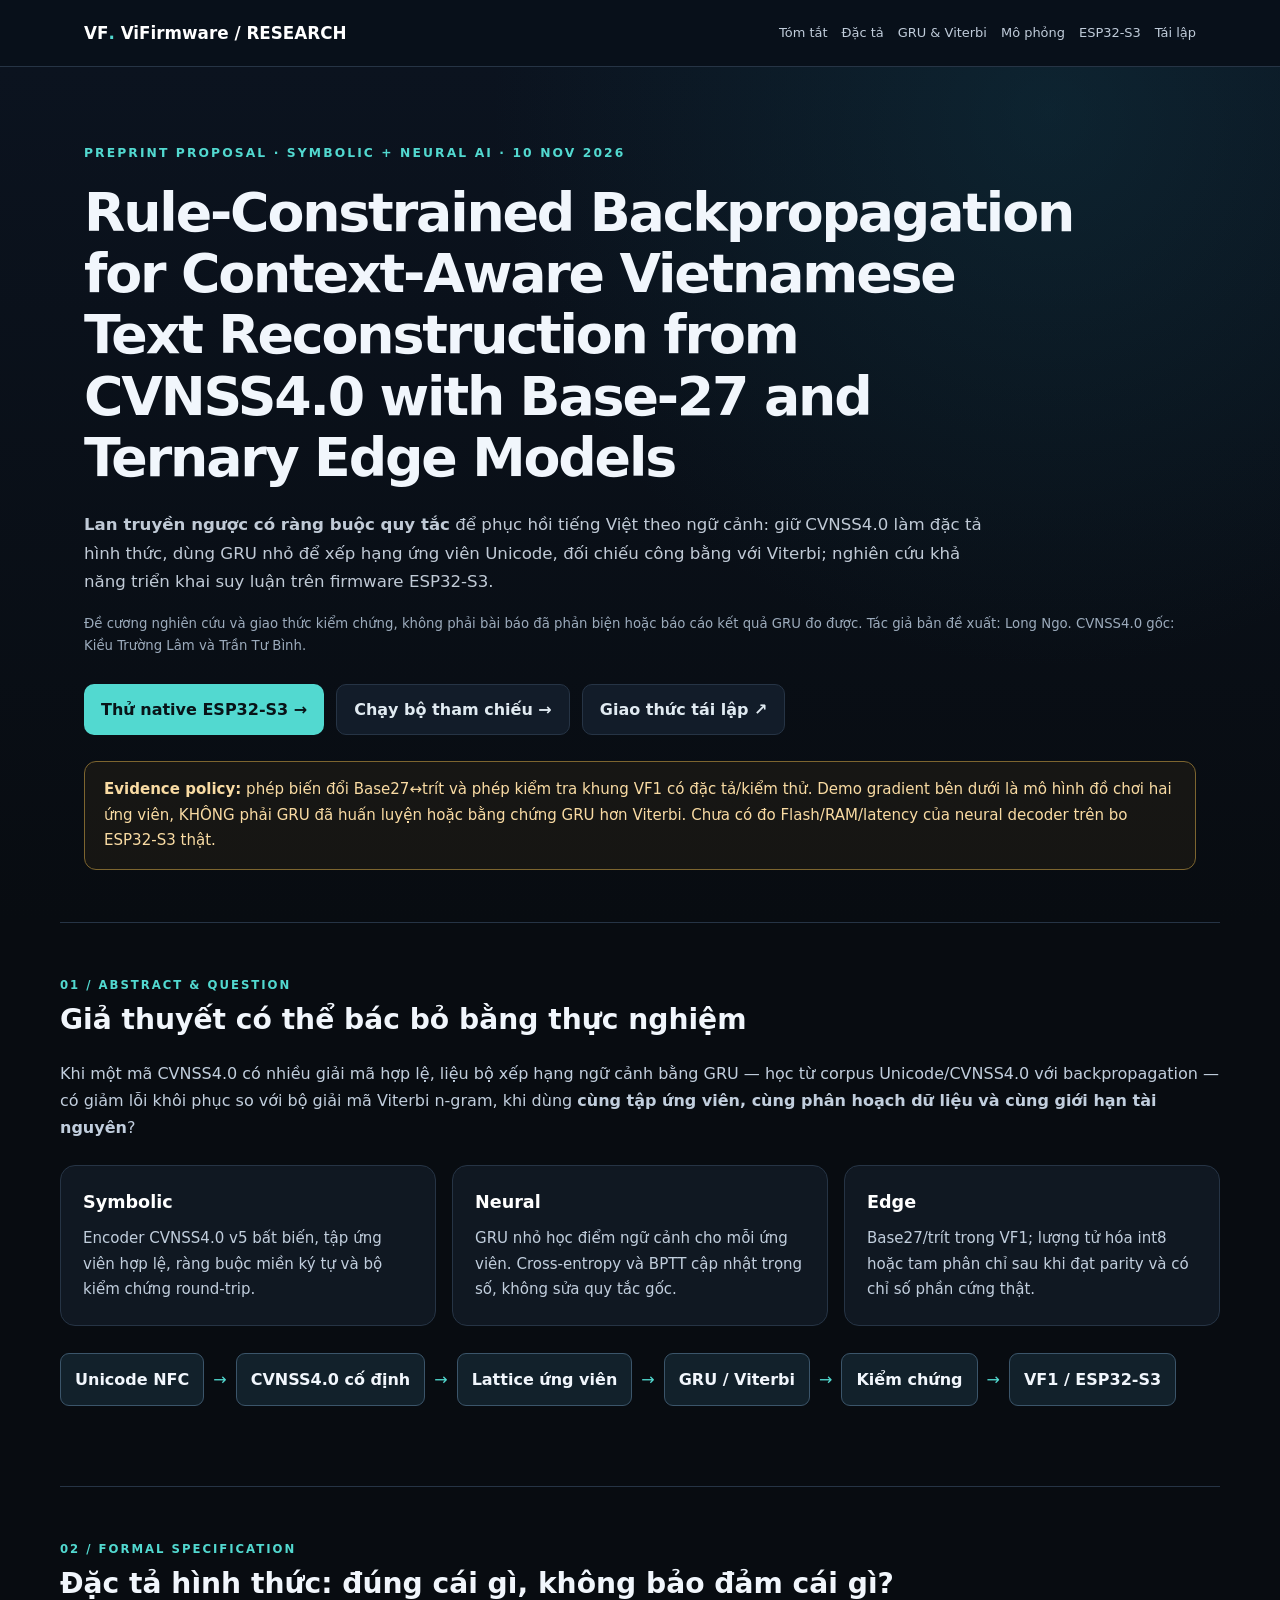
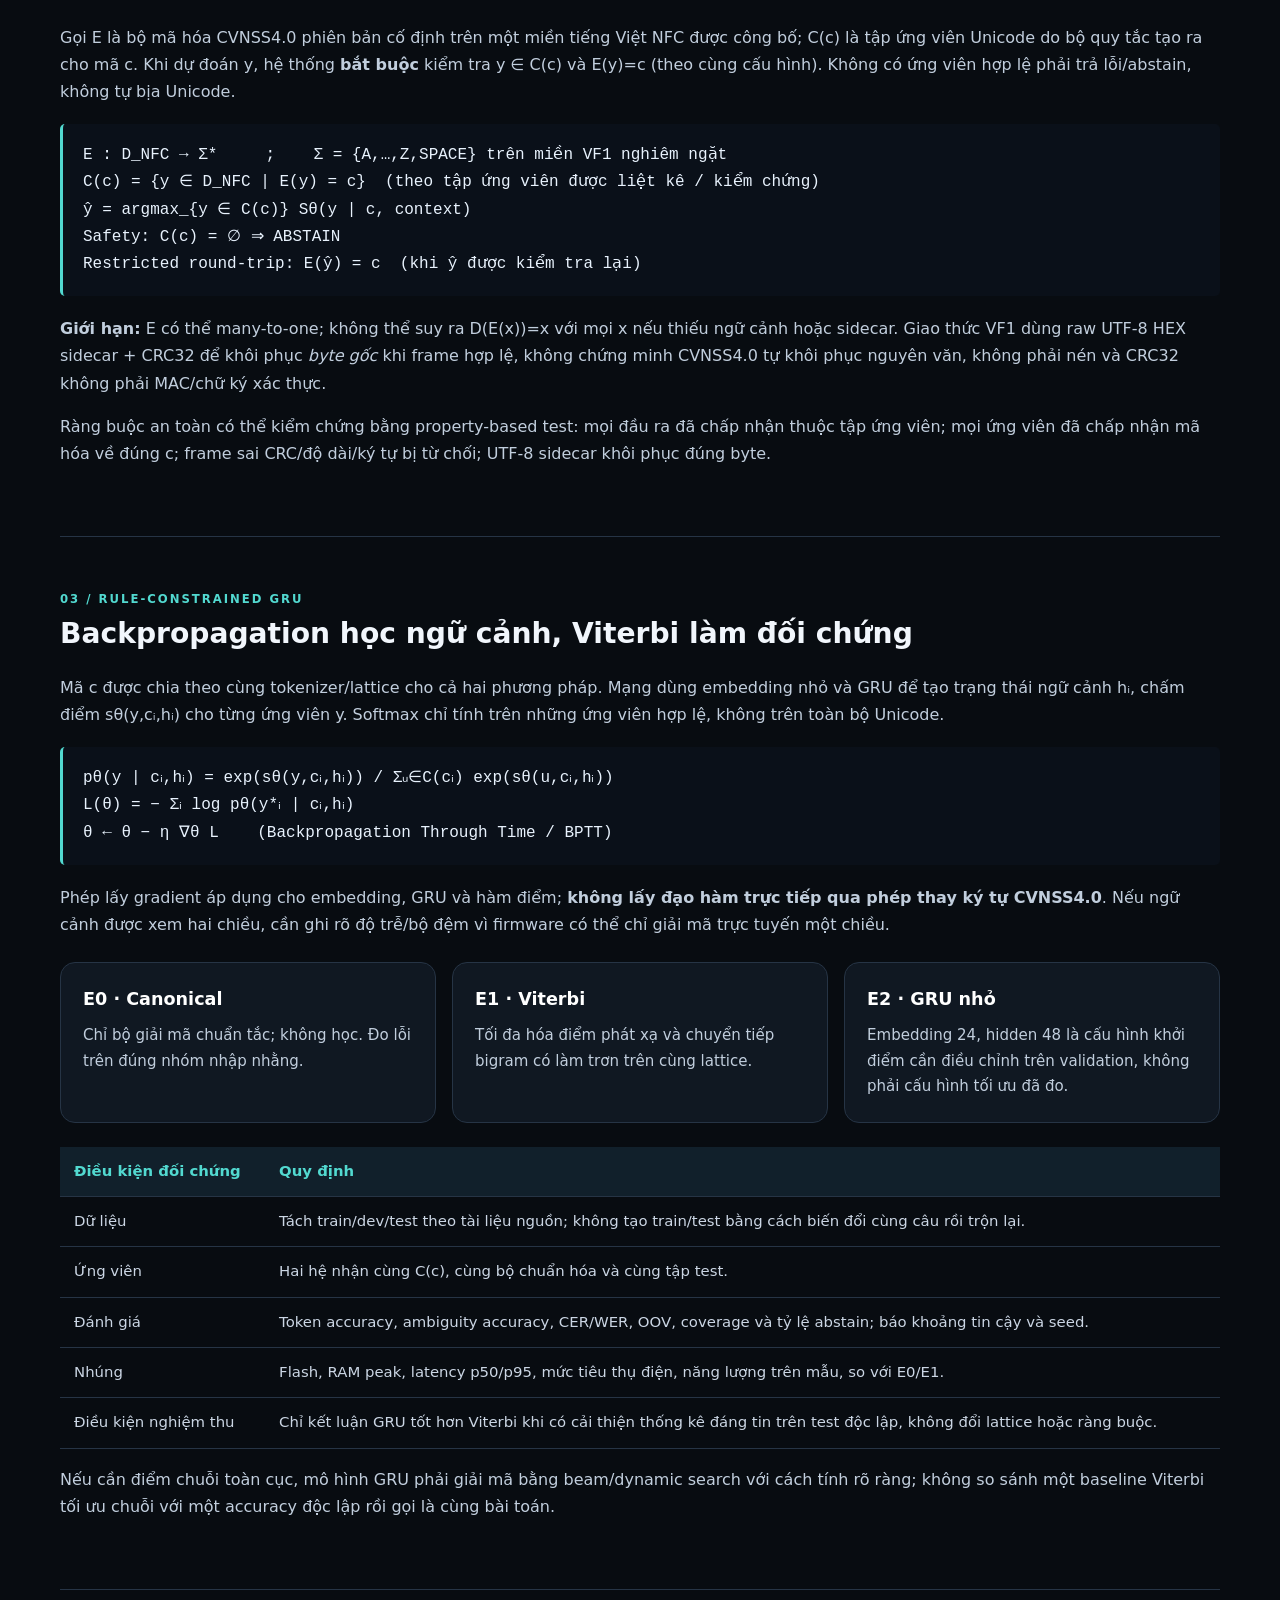
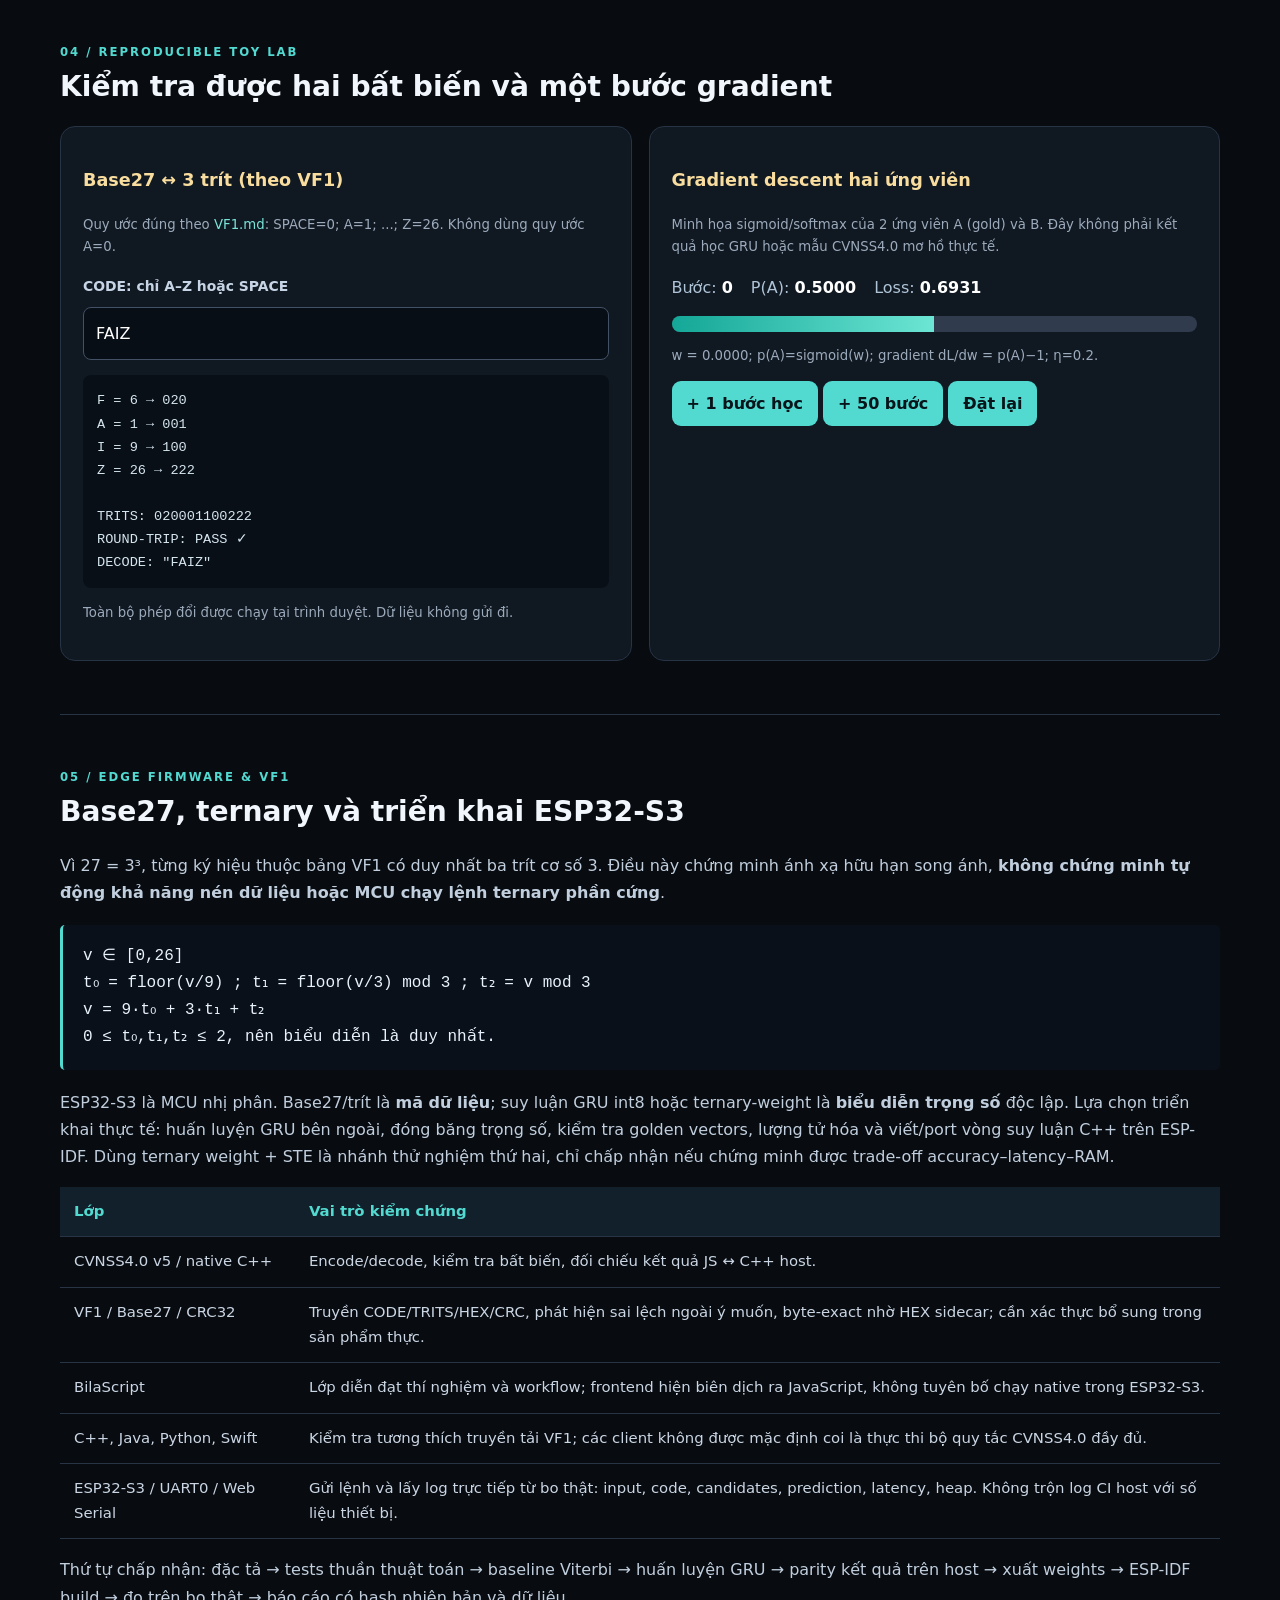
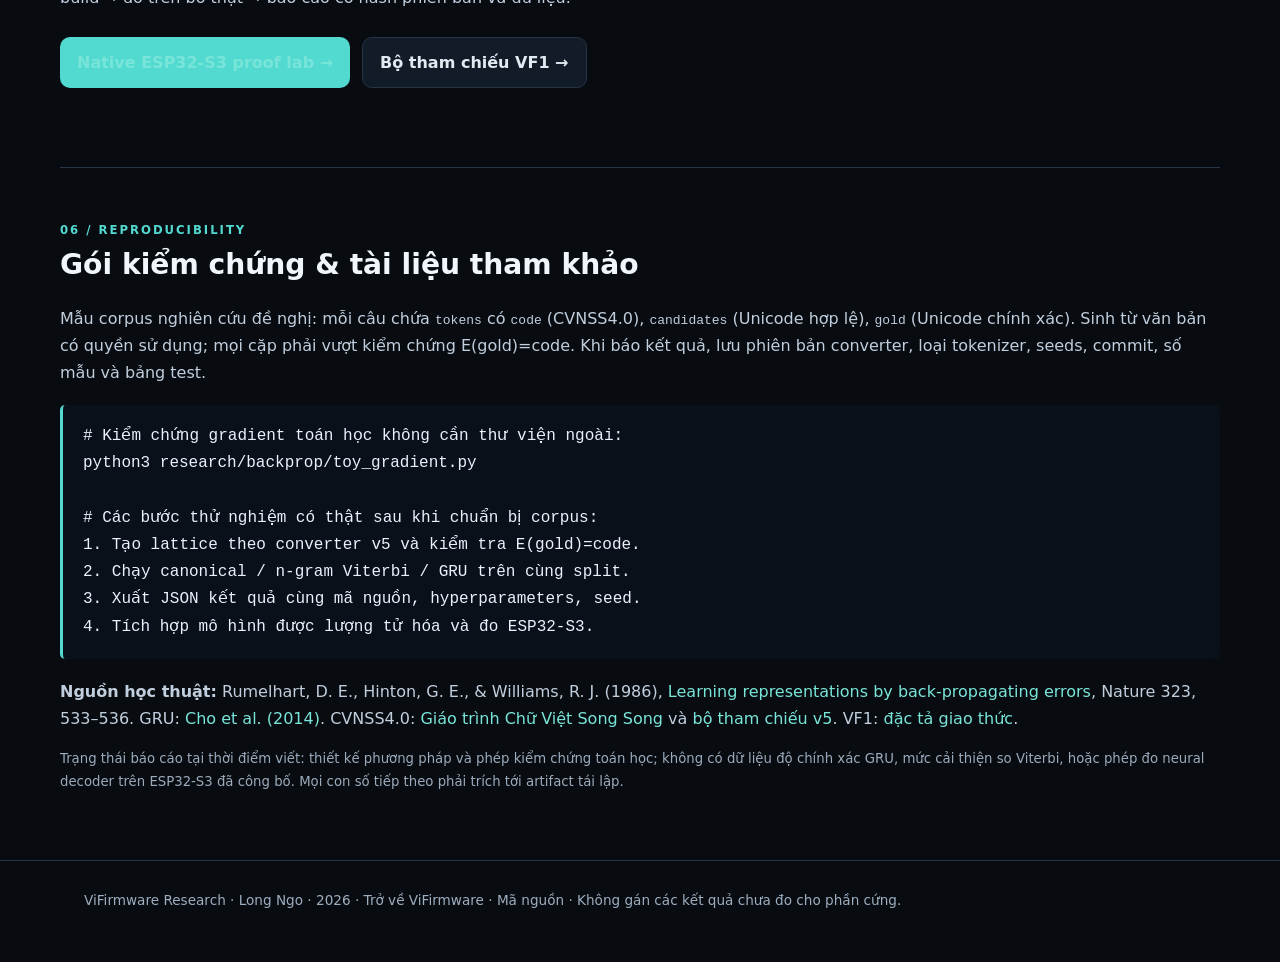
==== docs/backprop-paper.html @ 831baf4b "docs: add evidence-first CVNSS4.0 rule-constrained backpropagation research page" ====
<!doctype html>
<html lang="vi">
<head>
<meta charset="utf-8"><meta name="viewport" content="width=device-width, initial-scale=1">
<meta name="theme-color" content="#080c11">
<meta name="description" content="Research proposal: Rule-Constrained Backpropagation for Context-Aware Vietnamese Text Reconstruction from CVNSS4.0 with Base-27 and Ternary Edge Models.">
<title>CVNSS4.0 × Backpropagation — ViFirmware Research Paper</title>
<link rel="stylesheet" href="./style.css">
<style>
:root{color-scheme:dark;--bg:#080c11;--panel:#101822;--line:#263445;--muted:#9daec0;--cyan:#52d9d0;--gold:#ffcf71;--red:#ff7785}
*{box-sizing:border-box}html{scroll-behavior:smooth}body{background:var(--bg);color:#f1f6fc;font-family:system-ui,-apple-system,"Segoe UI",sans-serif;line-height:1.7;margin:0}
.wrap-paper{max-width:1160px;margin:0 auto;padding:0 24px}
.paper-head{position:sticky;top:0;background:#09111cf2;border-bottom:1px solid var(--line);z-index:5;backdrop-filter:blur(12px)}
.paper-top{display:flex;gap:16px;align-items:center;justify-content:space-between;min-height:66px;flex-wrap:wrap}
.paper-top .logo{font-weight:800;font-size:1.05rem;text-decoration:none;color:#fff}.paper-top .logo b{color:var(--cyan)}
.paper-top nav{display:flex;gap:14px;flex-wrap:wrap}.paper-top nav a{color:#c0ccda;text-decoration:none;font-size:.81rem}.paper-top nav a:hover{color:var(--cyan)}
.paper-hero{padding:76px 0 52px;background:radial-gradient(circle at 82% 5%,#12455455,transparent 42%),linear-gradient(180deg,#0b131f,#080c11)}
.eyebrow{color:var(--cyan);text-transform:uppercase;letter-spacing:.17em;font-size:.77rem;font-weight:750}
.paper-hero h1{font-size:clamp(2rem,4.2vw,3.9rem);line-height:1.14;max-width:1000px;margin:18px 0 23px;letter-spacing:-.04em}
.paper-hero .lead{color:#c0cad6;max-width:920px;font-size:1.04rem}
.paper-actions{display:flex;flex-wrap:wrap;gap:12px;margin:26px 0}
.paper-actions a,.action-link{display:inline-flex;align-items:center;border-radius:10px;padding:11px 17px;text-decoration:none;background:var(--cyan);color:#081418;font-weight:750}
.paper-actions a.secondary,.action-link.secondary{border:1px solid var(--line);background:#121c29;color:#e0eaf1}
.notice{border:1px solid #7d652f;background:#33291655;padding:15px 19px;color:#f9dba3;border-radius:12px;font-size:.94rem;margin-top:22px}
.paper-section{padding:53px 0;border-top:1px solid var(--line)}.paper-section h2{font-size:clamp(1.4rem,2.2vw,2rem);margin:0 0 15px}.paper-section h3{font-size:1.1rem;color:#f8dd9f}
.paper-section p,.paper-section li{color:#c1cedd}.paper-section a{color:#79e5d9}
.kicker{font-size:.73rem;letter-spacing:.17em;font-weight:800;color:var(--cyan)}
.paper-grid{display:grid;grid-template-columns:repeat(3,minmax(0,1fr));gap:16px;margin:24px 0}
.paper-card,.paper-lab{border:1px solid var(--line);border-radius:15px;padding:22px;background:var(--panel);min-width:0}
.paper-card h3{margin:0 0 8px;color:#fff}.paper-card p{margin:0;font-size:.94rem}
.paper-flow{display:flex;flex-wrap:wrap;gap:9px;align-items:center;margin:27px 0}.paper-flow span{border:1px solid #3b556a;border-radius:9px;background:#12212b;padding:12px 14px;font-weight:650}.paper-flow em{color:var(--cyan);font-style:normal}
.paper-formula{padding:18px 20px;overflow-x:auto;background:#0a1019;border-left:3px solid var(--cyan);color:#e8f2fd;font-family:ui-monospace,Consolas,monospace;white-space:pre-wrap;overflow-wrap:anywhere;border-radius:5px;margin:19px 0}
.paper-table{width:100%;border-collapse:collapse;font-size:.93rem;margin:17px 0}.paper-table th,.paper-table td{text-align:left;vertical-align:top;border-bottom:1px solid var(--line);padding:12px 14px}.paper-table th{color:var(--cyan);background:#11202b}.paper-table td{color:#cbd6e4}
.paper-lab-grid{display:grid;grid-template-columns:1fr 1fr;gap:17px}.paper-lab label{font-size:.87rem;color:#c6d4e5;font-weight:600}
.paper-lab input[type=text]{display:block;width:100%;margin:8px 0 15px;padding:12px;background:#080e16;border:1px solid #425166;color:#fff;border-radius:8px;font:inherit}
.paper-lab button{border:0;border-radius:9px;padding:9px 15px;background:var(--cyan);color:#07151a;font-weight:750;cursor:pointer}
.paper-lab button:focus-visible,.paper-top a:focus-visible{outline:3px solid var(--gold);outline-offset:3px}
.paper-lab pre{max-height:240px;overflow:auto;white-space:pre-wrap;overflow-wrap:anywhere;background:#090f17;border-radius:8px;padding:14px;color:#d5e5ee;font-size:.85rem}
.paper-meter{height:16px;border-radius:99px;background:#303c4d;overflow:hidden;margin-top:12px}.paper-meter>div{height:100%;width:50%;background:linear-gradient(90deg,#14a797,#6ce5d4);transition:width .18s}
.paper-stats{display:flex;gap:18px;flex-wrap:wrap;color:#afc4d7;margin:15px 0}.paper-stats b{color:white}
.paper-small{font-size:.83rem;color:#9cabbc!important}
.paper-foot{border-top:1px solid var(--line);padding:28px 0 50px;color:#9daec0;font-size:.85rem}
@media(max-width:760px){.paper-grid,.paper-lab-grid{grid-template-columns:1fr}.paper-hero{padding:46px 0 32px}.paper-top{padding:12px 0}.paper-top nav{gap:9px}.paper-flow span{font-size:.84rem}.paper-section{padding:37px 0}}
@media(prefers-reduced-motion:reduce){html{scroll-behavior:auto}*{transition:none!important}}
</style>
</head>
<body>
<header class="paper-head"><div class="wrap-paper paper-top">
<a class="logo" href="./index.html">VF<b>.</b> ViFirmware / RESEARCH</a>
<nav aria-label="Điều hướng bài báo">
<a href="#abstract">Tóm tắt</a><a href="#formal">Đặc tả</a><a href="#model">GRU &amp; Viterbi</a><a href="#lab">Mô phỏng</a><a href="#protocol">ESP32-S3</a><a href="#reproduce">Tái lập</a>
</nav>
</div></header>
<main>
<section class="paper-hero"><div class="wrap-paper">
<div class="eyebrow">Preprint proposal · Symbolic + Neural AI · 10 Nov 2026</div>
<h1>Rule-Constrained Backpropagation for Context-Aware Vietnamese Text Reconstruction from CVNSS4.0 with Base-27 and Ternary Edge Models</h1>
<p class="lead"><strong>Lan truyền ngược có ràng buộc quy tắc</strong> để phục hồi tiếng Việt theo ngữ cảnh: giữ CVNSS4.0 làm đặc tả hình thức, dùng GRU nhỏ để xếp hạng ứng viên Unicode, đối chiếu công bằng với Viterbi; nghiên cứu khả năng triển khai suy luận trên firmware ESP32-S3.</p>
<p class="paper-small">Đề cương nghiên cứu và giao thức kiểm chứng, không phải bài báo đã phản biện hoặc báo cáo kết quả GRU đo được. Tác giả bản đề xuất: Long Ngo. CVNSS4.0 gốc: Kiều Trường Lâm và Trần Tư Bình.</p>
<div class="paper-actions"><a href="./native-lab.html">Thử native ESP32-S3 →</a><a href="./index.html#lab" class="secondary">Chạy bộ tham chiếu →</a><a href="https://github.com/xulytiengviet/vifirmware/tree/main/research/backprop" class="secondary">Giao thức tái lập ↗</a></div>
<div class="notice"><strong>Evidence policy:</strong> phép biến đổi Base27↔trít và phép kiểm tra khung VF1 có đặc tả/kiểm thử. Demo gradient bên dưới là mô hình đồ chơi hai ứng viên, KHÔNG phải GRU đã huấn luyện hoặc bằng chứng GRU hơn Viterbi. Chưa có đo Flash/RAM/latency của neural decoder trên bo ESP32-S3 thật.</div>
</div></section>
<section class="wrap-paper paper-section" id="abstract"><div class="kicker">01 / ABSTRACT &amp; QUESTION</div>
<h2>Giả thuyết có thể bác bỏ bằng thực nghiệm</h2>
<p>Khi một mã CVNSS4.0 có nhiều giải mã hợp lệ, liệu bộ xếp hạng ngữ cảnh bằng GRU — học từ corpus Unicode/CVNSS4.0 với backpropagation — có giảm lỗi khôi phục so với bộ giải mã Viterbi n-gram, khi dùng <strong>cùng tập ứng viên, cùng phân hoạch dữ liệu và cùng giới hạn tài nguyên</strong>?</p>
<div class="paper-grid">
<div class="paper-card"><h3>Symbolic</h3><p>Encoder CVNSS4.0 v5 bất biến, tập ứng viên hợp lệ, ràng buộc miền ký tự và bộ kiểm chứng round-trip.</p></div>
<div class="paper-card"><h3>Neural</h3><p>GRU nhỏ học điểm ngữ cảnh cho mỗi ứng viên. Cross-entropy và BPTT cập nhật trọng số, không sửa quy tắc gốc.</p></div>
<div class="paper-card"><h3>Edge</h3><p>Base27/trít trong VF1; lượng tử hóa int8 hoặc tam phân chỉ sau khi đạt parity và có chỉ số phần cứng thật.</p></div>
</div>
<div class="paper-flow" role="img" aria-label="Unicode đến CVNSS4.0, tập ứng viên, GRU, kiểm chứng, VF1 và ESP32-S3">
<span>Unicode NFC</span><em>→</em><span>CVNSS4.0 cố định</span><em>→</em><span>Lattice ứng viên</span><em>→</em><span>GRU / Viterbi</span><em>→</em><span>Kiểm chứng</span><em>→</em><span>VF1 / ESP32-S3</span></div>
</section>
<section class="wrap-paper paper-section" id="formal"><div class="kicker">02 / FORMAL SPECIFICATION</div>
<h2>Đặc tả hình thức: đúng cái gì, không bảo đảm cái gì?</h2>
<p>Gọi E là bộ mã hóa CVNSS4.0 phiên bản cố định trên một miền tiếng Việt NFC được công bố; C(c) là tập ứng viên Unicode do bộ quy tắc tạo ra cho mã c. Khi dự đoán y, hệ thống <strong>bắt buộc</strong> kiểm tra y ∈ C(c) và E(y)=c (theo cùng cấu hình). Không có ứng viên hợp lệ phải trả lỗi/abstain, không tự bịa Unicode.</p>
<div class="paper-formula">E : D_NFC → Σ*     ;    Σ = {A,…,Z,SPACE} trên miền VF1 nghiêm ngặt
C(c) = {y ∈ D_NFC | E(y) = c}  (theo tập ứng viên được liệt kê / kiểm chứng)
ŷ = argmax_{y ∈ C(c)} Sθ(y | c, context)
Safety: C(c) = ∅ ⇒ ABSTAIN
Restricted round-trip: E(ŷ) = c  (khi ŷ được kiểm tra lại)</div>
<p><strong>Giới hạn:</strong> E có thể many-to-one; không thể suy ra D(E(x))=x với mọi x nếu thiếu ngữ cảnh hoặc sidecar. Giao thức VF1 dùng raw UTF-8 HEX sidecar + CRC32 để khôi phục <em>byte gốc</em> khi frame hợp lệ, không chứng minh CVNSS4.0 tự khôi phục nguyên văn, không phải nén và CRC32 không phải MAC/chữ ký xác thực.</p>
<p>Ràng buộc an toàn có thể kiểm chứng bằng property-based test: mọi đầu ra đã chấp nhận thuộc tập ứng viên; mọi ứng viên đã chấp nhận mã hóa về đúng c; frame sai CRC/độ dài/ký tự bị từ chối; UTF-8 sidecar khôi phục đúng byte.</p>
</section>
<section class="wrap-paper paper-section" id="model"><div class="kicker">03 / RULE-CONSTRAINED GRU</div>
<h2>Backpropagation học ngữ cảnh, Viterbi làm đối chứng</h2>
<p>Mã c được chia theo cùng tokenizer/lattice cho cả hai phương pháp. Mạng dùng embedding nhỏ và GRU để tạo trạng thái ngữ cảnh hᵢ, chấm điểm sθ(y,cᵢ,hᵢ) cho từng ứng viên y. Softmax chỉ tính trên những ứng viên hợp lệ, không trên toàn bộ Unicode.</p>
<div class="paper-formula">pθ(y | cᵢ,hᵢ) = exp(sθ(y,cᵢ,hᵢ)) / Σᵤ∈C(cᵢ) exp(sθ(u,cᵢ,hᵢ))
L(θ) = − Σᵢ log pθ(y*ᵢ | cᵢ,hᵢ)
θ ← θ − η ∇θ L    (Backpropagation Through Time / BPTT)</div>
<p>Phép lấy gradient áp dụng cho embedding, GRU và hàm điểm; <strong>không lấy đạo hàm trực tiếp qua phép thay ký tự CVNSS4.0</strong>. Nếu ngữ cảnh được xem hai chiều, cần ghi rõ độ trễ/bộ đệm vì firmware có thể chỉ giải mã trực tuyến một chiều.</p>
<div class="paper-grid">
<div class="paper-card"><h3>E0 · Canonical</h3><p>Chỉ bộ giải mã chuẩn tắc; không học. Đo lỗi trên đúng nhóm nhập nhằng.</p></div>
<div class="paper-card"><h3>E1 · Viterbi</h3><p>Tối đa hóa điểm phát xạ và chuyển tiếp bigram có làm trơn trên cùng lattice.</p></div>
<div class="paper-card"><h3>E2 · GRU nhỏ</h3><p>Embedding 24, hidden 48 là cấu hình khởi điểm cần điều chỉnh trên validation, không phải cấu hình tối ưu đã đo.</p></div>
</div>
<table class="paper-table"><thead><tr><th>Điều kiện đối chứng</th><th>Quy định</th></tr></thead><tbody>
<tr><td>Dữ liệu</td><td>Tách train/dev/test theo tài liệu nguồn; không tạo train/test bằng cách biến đổi cùng câu rồi trộn lại.</td></tr>
<tr><td>Ứng viên</td><td>Hai hệ nhận cùng C(c), cùng bộ chuẩn hóa và cùng tập test.</td></tr>
<tr><td>Đánh giá</td><td>Token accuracy, ambiguity accuracy, CER/WER, OOV, coverage và tỷ lệ abstain; báo khoảng tin cậy và seed.</td></tr>
<tr><td>Nhúng</td><td>Flash, RAM peak, latency p50/p95, mức tiêu thụ điện, năng lượng trên mẫu, so với E0/E1.</td></tr>
<tr><td>Điều kiện nghiệm thu</td><td>Chỉ kết luận GRU tốt hơn Viterbi khi có cải thiện thống kê đáng tin trên test độc lập, không đổi lattice hoặc ràng buộc.</td></tr>
</tbody></table>
<p>Nếu cần điểm chuỗi toàn cục, mô hình GRU phải giải mã bằng beam/dynamic search với cách tính rõ ràng; không so sánh một baseline Viterbi tối ưu chuỗi với một accuracy độc lập rồi gọi là cùng bài toán.</p>
</section>
<section class="wrap-paper paper-section" id="lab"><div class="kicker">04 / REPRODUCIBLE TOY LAB</div>
<h2>Kiểm tra được hai bất biến và một bước gradient</h2>
<div class="paper-lab-grid">
<div class="paper-lab">
<h3>Base27 ↔ 3 trít (theo VF1)</h3>
<p class="paper-small">Quy ước đúng theo <a href="https://github.com/xulytiengviet/vifirmware/blob/main/spec/VF1.md">VF1.md</a>: SPACE=0; A=1; ...; Z=26. Không dùng quy ước A=0.</p>
<label for="base27-input">CODE: chỉ A–Z hoặc SPACE</label>
<input id="base27-input" type="text" maxlength="80" value="FAIZ" spellcheck="false" autocomplete="off" aria-describedby="base27-status">
<pre id="base27-output" aria-live="polite"></pre>
<p class="paper-small" id="base27-status">Toàn bộ phép đổi được chạy tại trình duyệt. Dữ liệu không gửi đi.</p>
</div>
<div class="paper-lab">
<h3>Gradient descent hai ứng viên</h3>
<p class="paper-small">Minh họa sigmoid/softmax của 2 ứng viên A (gold) và B. Đây không phải kết quả học GRU hoặc mẫu CVNSS4.0 mơ hồ thực tế.</p>
<div class="paper-stats"><span>Bước: <b id="step">0</b></span><span>P(A): <b id="prob">0.5000</b></span><span>Loss: <b id="loss">0.6931</b></span></div>
<div class="paper-meter" aria-label="Xác suất ứng viên đúng"><div id="meter"></div></div>
<p class="paper-small">w = <span id="weight">0.0000</span>; p(A)=sigmoid(w); gradient dL/dw = p(A)−1; η=0.2.</p>
<button type="button" id="train-one">+ 1 bước học</button> <button type="button" id="train-many">+ 50 bước</button> <button type="button" id="train-reset">Đặt lại</button>
<p class="paper-small" id="gradient-assert" aria-live="polite"></p>
</div>
</div>
</section>
<section class="wrap-paper paper-section" id="protocol"><div class="kicker">05 / EDGE FIRMWARE &amp; VF1</div>
<h2>Base27, ternary và triển khai ESP32-S3</h2>
<p>Vì 27 = 3³, từng ký hiệu thuộc bảng VF1 có duy nhất ba trít cơ số 3. Điều này chứng minh ánh xạ hữu hạn song ánh, <strong>không chứng minh tự động khả năng nén dữ liệu hoặc MCU chạy lệnh ternary phần cứng</strong>.</p>
<div class="paper-formula">v ∈ [0,26]
t₀ = floor(v/9) ; t₁ = floor(v/3) mod 3 ; t₂ = v mod 3
v = 9·t₀ + 3·t₁ + t₂
0 ≤ t₀,t₁,t₂ ≤ 2, nên biểu diễn là duy nhất.</div>
<p>ESP32-S3 là MCU nhị phân. Base27/trít là <strong>mã dữ liệu</strong>; suy luận GRU int8 hoặc ternary-weight là <strong>biểu diễn trọng số</strong> độc lập. Lựa chọn triển khai thực tế: huấn luyện GRU bên ngoài, đóng băng trọng số, kiểm tra golden vectors, lượng tử hóa và viết/port vòng suy luận C++ trên ESP-IDF. Dùng ternary weight + STE là nhánh thử nghiệm thứ hai, chỉ chấp nhận nếu chứng minh được trade-off accuracy–latency–RAM.</p>
<table class="paper-table"><thead><tr><th>Lớp</th><th>Vai trò kiểm chứng</th></tr></thead><tbody>
<tr><td>CVNSS4.0 v5 / native C++</td><td>Encode/decode, kiểm tra bất biến, đối chiếu kết quả JS ↔ C++ host.</td></tr>
<tr><td>VF1 / Base27 / CRC32</td><td>Truyền CODE/TRITS/HEX/CRC, phát hiện sai lệch ngoài ý muốn, byte-exact nhờ HEX sidecar; cần xác thực bổ sung trong sản phẩm thực.</td></tr>
<tr><td>BilaScript</td><td>Lớp diễn đạt thí nghiệm và workflow; frontend hiện biên dịch ra JavaScript, không tuyên bố chạy native trong ESP32-S3.</td></tr>
<tr><td>C++, Java, Python, Swift</td><td>Kiểm tra tương thích truyền tải VF1; các client không được mặc định coi là thực thi bộ quy tắc CVNSS4.0 đầy đủ.</td></tr>
<tr><td>ESP32-S3 / UART0 / Web Serial</td><td>Gửi lệnh và lấy log trực tiếp từ bo thật: input, code, candidates, prediction, latency, heap. Không trộn log CI host với số liệu thiết bị.</td></tr>
</tbody></table>
<p>Thứ tự chấp nhận: đặc tả → tests thuần thuật toán → baseline Viterbi → huấn luyện GRU → parity kết quả trên host → xuất weights → ESP-IDF build → đo trên bo thật → báo cáo có hash phiên bản và dữ liệu.</p>
<div class="paper-actions"><a href="./native-lab.html">Native ESP32-S3 proof lab →</a><a href="./index.html#lab" class="secondary">Bộ tham chiếu VF1 →</a></div>
</section>
<section class="wrap-paper paper-section" id="reproduce"><div class="kicker">06 / REPRODUCIBILITY</div>
<h2>Gói kiểm chứng &amp; tài liệu tham khảo</h2>
<p>Mẫu corpus nghiên cứu đề nghị: mỗi câu chứa <code>tokens</code> có <code>code</code> (CVNSS4.0), <code>candidates</code> (Unicode hợp lệ), <code>gold</code> (Unicode chính xác). Sinh từ văn bản có quyền sử dụng; mọi cặp phải vượt kiểm chứng E(gold)=code. Khi báo kết quả, lưu phiên bản converter, loại tokenizer, seeds, commit, số mẫu và bảng test.</p>
<div class="paper-formula"># Kiểm chứng gradient toán học không cần thư viện ngoài:
python3 research/backprop/toy_gradient.py

# Các bước thử nghiệm có thật sau khi chuẩn bị corpus:
1. Tạo lattice theo converter v5 và kiểm tra E(gold)=code.
2. Chạy canonical / n-gram Viterbi / GRU trên cùng split.
3. Xuất JSON kết quả cùng mã nguồn, hyperparameters, seed.
4. Tích hợp mô hình được lượng tử hóa và đo ESP32-S3.</div>
<p><strong>Nguồn học thuật:</strong> Rumelhart, D. E., Hinton, G. E., &amp; Williams, R. J. (1986), <a href="https://doi.org/10.1038/323533a0" target="_blank" rel="noopener">Learning representations by back-propagating errors</a>, Nature 323, 533–536. GRU: <a href="https://arxiv.org/abs/1406.1078" target="_blank" rel="noopener">Cho et al. (2014)</a>. CVNSS4.0: <a href="https://chuvietnhanh.sourceforge.net/GiaoTrinhChuVNSongSong.htm">Giáo trình Chữ Việt Song Song</a> và <a href="https://github.com/xulytiengviet/CVNSS4.0">bộ tham chiếu v5</a>. VF1: <a href="https://github.com/xulytiengviet/vifirmware/blob/main/spec/VF1.md">đặc tả giao thức</a>.</p>
<p class="paper-small">Trạng thái báo cáo tại thời điểm viết: thiết kế phương pháp và phép kiểm chứng toán học; không có dữ liệu độ chính xác GRU, mức cải thiện so Viterbi, hoặc phép đo neural decoder trên ESP32-S3 đã công bố. Mọi con số tiếp theo phải trích tới artifact tái lập.</p>
</section>
</main>
<footer class="paper-foot"><div class="wrap-paper">ViFirmware Research · Long Ngo · 2026 · <a href="./index.html">Trở về ViFirmware</a> · <a href="https://github.com/xulytiengviet/vifirmware">Mã nguồn</a> · Không gán các kết quả chưa đo cho phần cứng.</div></footer>
<script>
(function(){
"use strict";
const q=id=>document.getElementById(id);
function runBase27(){
 const raw=q("base27-input").value,code=raw.toUpperCase();
 if(!/^[A-Z ]{1,80}$/.test(code)){q("base27-output").textContent="LỖI: CODE chỉ gồm ASCII A–Z hoặc SPACE (1–80 ký tự).";return;}
 const abc=" ABCDEFGHIJKLMNOPQRSTUVWXYZ";
 const lines=[],parts=[];
 for(const ch of code){
  const v=abc.indexOf(ch),a=Math.floor(v/9),b=Math.floor(v/3)%3,c=v%3;
  parts.push(""+a+b+c);lines.push((ch===" "?"SPACE":ch)+" = "+v+" → "+a+b+c);
 }
 const trits=parts.join("");let decoded="";
 for(let i=0;i<trits.length;i+=3){decoded+=abc[Number(trits[i])*9+Number(trits[i+1])*3+Number(trits[i+2])];}
 q("base27-output").textContent=lines.join("\n")+"\n\nTRITS: "+trits+"\nROUND-TRIP: "+(decoded===code?"PASS ✓":"FAIL")+"\nDECODE: "+JSON.stringify(decoded);
}
q("base27-input").addEventListener("input",runBase27);runBase27();
let w=0,step=0;const sig=x=>1/(1+Math.exp(-x));
function render(){const p=sig(w),loss=-Math.log(p);q("step").textContent=String(step);q("prob").textContent=p.toFixed(4);q("loss").textContent=loss.toFixed(4);q("weight").textContent=w.toFixed(4);q("meter").style.width=(p*100)+"%";}
function train(n){let monotone=true;for(let i=0;i<n;i++){const before=-Math.log(sig(w));const gradient=sig(w)-1;w-=.2*gradient;step++;if(-Math.log(sig(w))>before+1e-12)monotone=false;}render();q("gradient-assert").textContent=monotone?"PASS: loss giảm qua "+n+" bước (trên ví dụ này).":"CẢNH BÁO: loss không giảm đơn điệu.";}
q("train-one").addEventListener("click",()=>train(1));q("train-many").addEventListener("click",()=>train(50));q("train-reset").addEventListener("click",()=>{w=0;step=0;render();q("gradient-assert").textContent="Đã đặt lại; chưa chạy bước học.";});render();
})();
</script>
</body></html>
---- docs/style.css ----
:root{--bg:#090b0d;--panel:#101419;--panel2:#141a20;--line:#283139;--text:#f4f5f3;--muted:#9ba8b0;--red:#f46b62;--gold:#f1c86a;--green:#70d7aa;--cyan:#75c9de}*{box-sizing:border-box}html{scroll-behavior:smooth}body{margin:0;background:var(--bg);color:var(--text);font-family:Inter,system-ui,-apple-system,"Segoe UI",Arial,sans-serif;line-height:1.65}a{color:inherit;text-decoration:none}button,textarea{font:inherit}button{cursor:pointer}a:focus-visible,button:focus-visible,textarea:focus-visible{outline:2px solid var(--gold);outline-offset:3px}.wrap{width:min(1180px,calc(100% - 44px));margin:auto}.skip{position:absolute;left:-10000px;top:0}.skip:focus{left:20px;z-index:10;background:white;color:#111;padding:8px}.bar{border-bottom:1px solid var(--line);position:sticky;top:0;z-index:5;background:#090b0df3;backdrop-filter:blur(14px)}.top{display:flex;align-items:center;justify-content:space-between;min-height:76px;gap:18px}.brand{display:flex;gap:13px;align-items:center;font-weight:800;font-size:18px;line-height:1.1}.brand-icon{font-weight:900;font-size:23px;color:var(--gold);border:1px solid var(--gold);padding:8px 10px;border-radius:8px}.brand-icon span{color:var(--red)}.brand small{display:block;letter-spacing:.12em;font-size:9px;color:var(--muted);margin-top:6px}.bar nav{display:flex;gap:25px;font-size:13px;color:var(--muted)}.bar nav a:hover{color:var(--gold)}.gh{border:1px solid var(--line);padding:8px 15px;border-radius:7px;font-size:13px}.gh:hover{border-color:var(--gold)}.hero{padding:82px 0 58px;display:grid;grid-template-columns:1.18fr .82fr;gap:50px;align-items:center}.eyebrow,.kicker,.num,.panel-title,.result small,.metrics small,.checks span{letter-spacing:.12em;font-size:11px;font-weight:700}.eyebrow{color:var(--gold)}.led{display:inline-block;background:var(--green);width:7px;height:7px;border-radius:50%;margin-right:7px;box-shadow:0 0 14px #70d7aa80}.hero h1{letter-spacing:-.045em;font-size:clamp(42px,5vw,74px);line-height:1.13;margin:22px 0}.hero h1 em{font-style:normal;color:var(--gold)}.hero h1 strong{font-weight:800;color:var(--red)}.caret{color:var(--green);animation:blink 1s step-end infinite}@keyframes blink{50%{opacity:0}}.lead{color:#bac4c8;font-size:17px;max-width:640px}.actions{display:flex;flex-wrap:wrap;align-items:center;gap:11px;margin-top:29px}.cta,.ghost{display:inline-flex;align-items:center;justify-content:center;padding:11px 18px;border-radius:7px;font-size:13px;font-weight:700}.cta{background:var(--red);color:#170e0e}.cta:hover{background:#ffa59b}.ghost{border:1px solid var(--line)}.ghost:hover{border-color:var(--gold)}.warning{margin-top:30px;padding:16px 19px;border-left:3px solid var(--gold);color:#aeb8be;font-size:12px;background:#171812}.warning b{color:var(--gold);margin-right:8px}.monitor{border:1px solid #36424b;background:linear-gradient(145deg,#151b1e,#0c1013);border-radius:12px;overflow:hidden;box-shadow:0 22px 80px #0007}.monitor-head,.panel-title{padding:13px 17px;border-bottom:1px solid var(--line);font-family:ui-monospace,Consolas,monospace;display:flex;align-items:center;justify-content:space-between;gap:12px;color:var(--muted);font-size:11px}.dots{color:var(--red);letter-spacing:3px}.right{color:var(--green)}.pipe{padding:20px 26px}.pipe-node{border:1px solid var(--line);padding:12px 17px;border-radius:7px;background:#0c1115}.pipe-node.active{border-color:#4ba998;background:#102421}.pipe-node small,.pipe-node span{display:block;color:var(--muted);font-size:11px}.pipe-node b{display:block;font-size:17px}.pipe-node.active b{color:var(--green)}.arrow{text-align:center;color:var(--gold);line-height:1.4}.monfoot{display:flex;justify-content:space-between;padding:13px 18px;border-top:1px solid var(--line);font:11px ui-monospace,Consolas,monospace;color:var(--muted)}.monfoot b{color:var(--gold)}.metrics{display:grid;grid-template-columns:repeat(4,1fr);border-top:1px solid var(--line);border-bottom:1px solid var(--line)}.metrics div{padding:24px;border-right:1px solid var(--line)}.metrics div:last-child{border:none}.metrics small{display:block;color:var(--muted)}.metrics strong{display:block;font-size:36px;line-height:1.3;color:var(--gold)}.metrics span{font-size:12px;color:var(--muted)}.section{padding:78px 0 15px;scroll-margin-top:85px}.section-top{max-width:760px;margin-bottom:29px}.kicker,.num{color:var(--red)}.section h2{letter-spacing:-.035em;font-size:clamp(26px,3.4vw,43px);margin:8px 0 12px;line-height:1.23}.section-top p,.section>p{color:var(--muted);margin:0}.three,.checks{display:grid;grid-template-columns:repeat(3,1fr);gap:15px}.three article,.checks>div,.panel,.wide-panel,.code-card{border:1px solid var(--line);background:var(--panel);border-radius:10px;overflow:hidden}.three article,.checks>div{padding:23px}.three h3,.checks h3{margin:9px 0;font-size:19px}.three p,.checks p{font-size:13px;color:var(--muted);margin:8px 0 18px}.three code{color:var(--cyan);font-size:12px;overflow-wrap:anywhere}.labgrid{display:grid;grid-template-columns:1fr 1fr;gap:16px}.panel{padding-bottom:20px}.panel>label,.panel>textarea,.panel>.lab-actions,.panel>.hint,.panel>.statbox,.panel>.result,.panel>.proof{margin-left:20px;margin-right:20px}.panel>label{display:block;font-size:12px;color:var(--muted);margin-top:20px;margin-bottom:8px}.panel textarea{width:calc(100% - 40px);background:#080c0f;color:var(--text);border:1px solid #34424d;padding:14px;resize:vertical;border-radius:7px;min-height:130px}.lab-actions{display:flex;gap:8px;margin-top:12px}.lab-actions button{background:var(--gold);border:0;color:#161410;border-radius:6px;font-weight:800;padding:10px 14px;font-size:12px}.lab-actions .minor{background:transparent;color:var(--muted);border:1px solid var(--line)}.hint{color:var(--muted);font-size:12px}.statbox{border:1px solid var(--line);padding:10px 14px;border-radius:6px;font-size:12px}.statbox span{color:var(--muted);margin-right:15px}.statbox b{color:var(--gold)}.result{margin-top:13px;padding:11px 13px;background:#0c1115;border:1px solid #283139;border-radius:6px}.result small{display:block;color:var(--muted)}.result code{display:block;white-space:pre-wrap;overflow-wrap:anywhere;color:var(--green);margin-top:6px;font-size:13px}.proof{margin-top:14px;border-left:3px solid var(--gold);padding:10px 12px;color:var(--muted);font-size:13px}.wide-panel{margin-top:15px}.frame{color:var(--cyan);padding:21px;white-space:pre-wrap;overflow-wrap:anywhere;max-height:240px;overflow:auto;font:12px/1.6 ui-monospace,SFMono-Regular,Consolas,monospace}.textbtn{color:var(--gold);background:transparent;border:0;font-size:12px}.frame-bottom{padding:13px 18px;border-top:1px solid var(--line);color:var(--muted);font-size:12px;display:flex;justify-content:space-between;flex-wrap:wrap;gap:8px}.lang-tabs{display:flex;gap:8px;flex-wrap:wrap;margin-bottom:12px}.lang-tabs button{color:var(--muted);border:1px solid var(--line);border-radius:6px;padding:10px 15px;background:#14191d}.lang-tabs .selected{border-color:var(--gold);background:#2d271a;color:var(--gold)}.code-card pre{color:var(--green);background:#0b1013;margin:0;padding:25px;overflow:auto;font:13px/1.8 ui-monospace,Consolas,monospace}.code-card a{color:var(--gold)}.languages-note{margin-top:13px;color:var(--muted);font-size:13px}.languages-note b{color:var(--text)}.checks{grid-template-columns:repeat(4,1fr)}.checks span{color:var(--gold)}.checks h3{font-size:16px}.checks p{margin-bottom:0}#references{padding-bottom:90px}#references a{color:var(--gold);text-decoration:underline}footer{border-top:1px solid var(--line);padding:22px 0;color:var(--muted);font-size:12px}.foot{display:flex;justify-content:space-between;gap:12px}@media(max-width:900px){.hero{grid-template-columns:1fr}.three,.checks{grid-template-columns:repeat(2,1fr)}.bar nav{gap:10px}.gh{display:none}}@media(max-width:650px){.wrap{width:min(100% - 28px,1180px)}.bar nav{display:none}.hero{padding-top:45px}.metrics{grid-template-columns:repeat(2,1fr)}.metrics div:nth-child(2){border-right:none}.labgrid,.three,.checks{grid-template-columns:1fr}.section{padding-top:58px}.foot{flex-direction:column}.hero h1{font-size:42px}.monitor{max-width:100%}}@media(prefers-reduced-motion:reduce){html{scroll-behavior:auto}.caret{animation:none}}
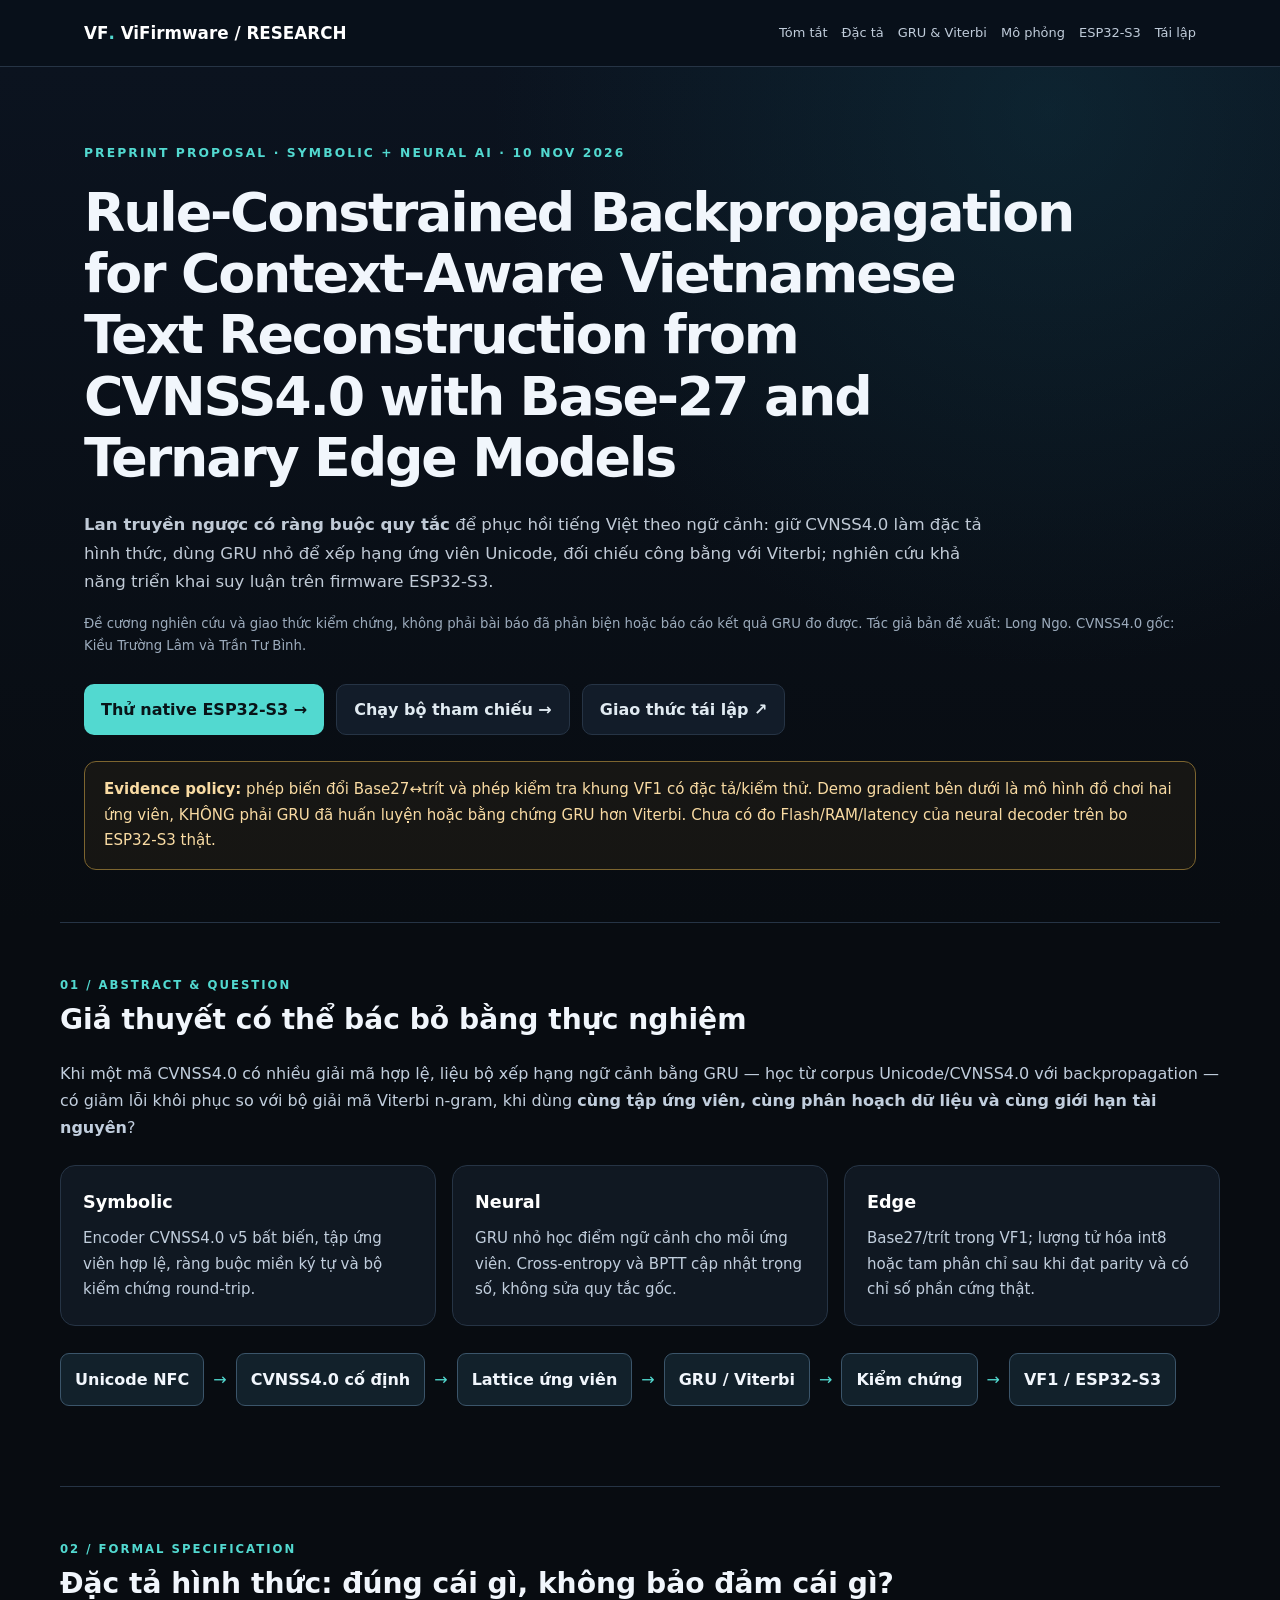
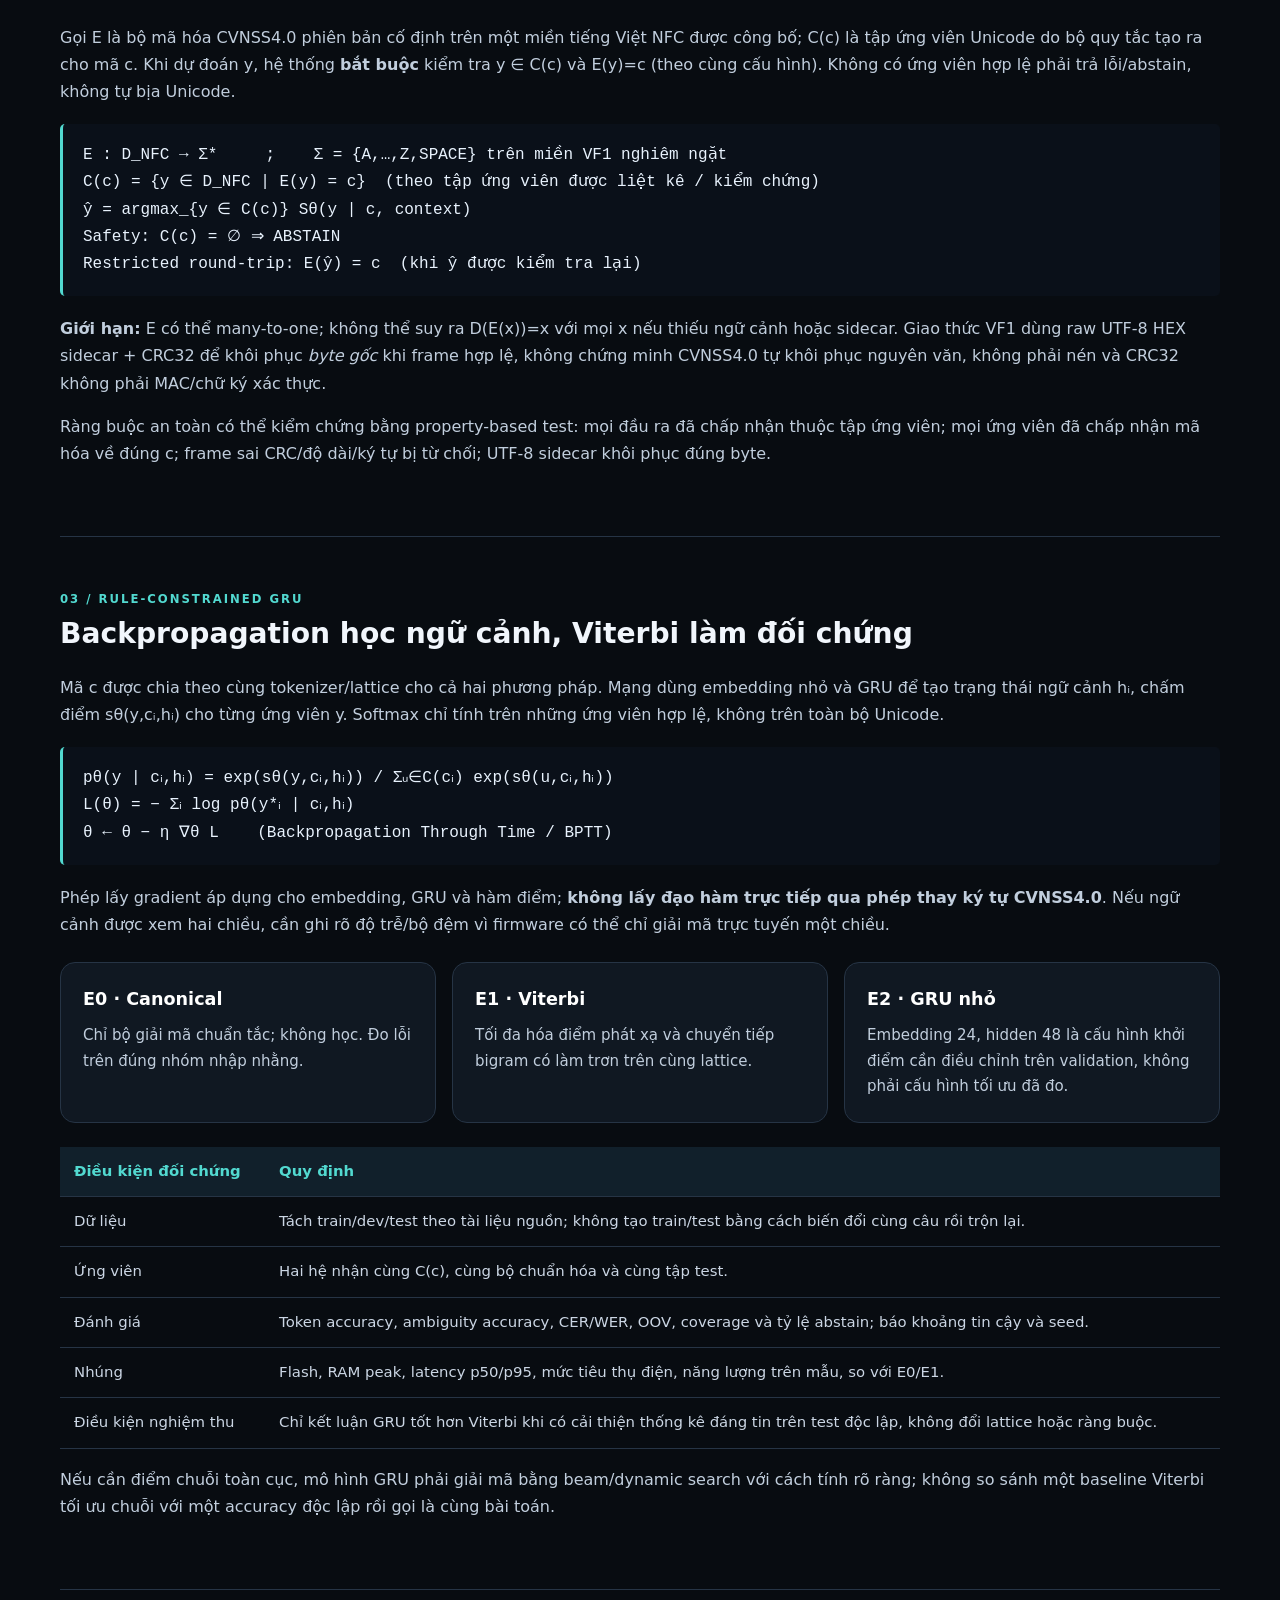
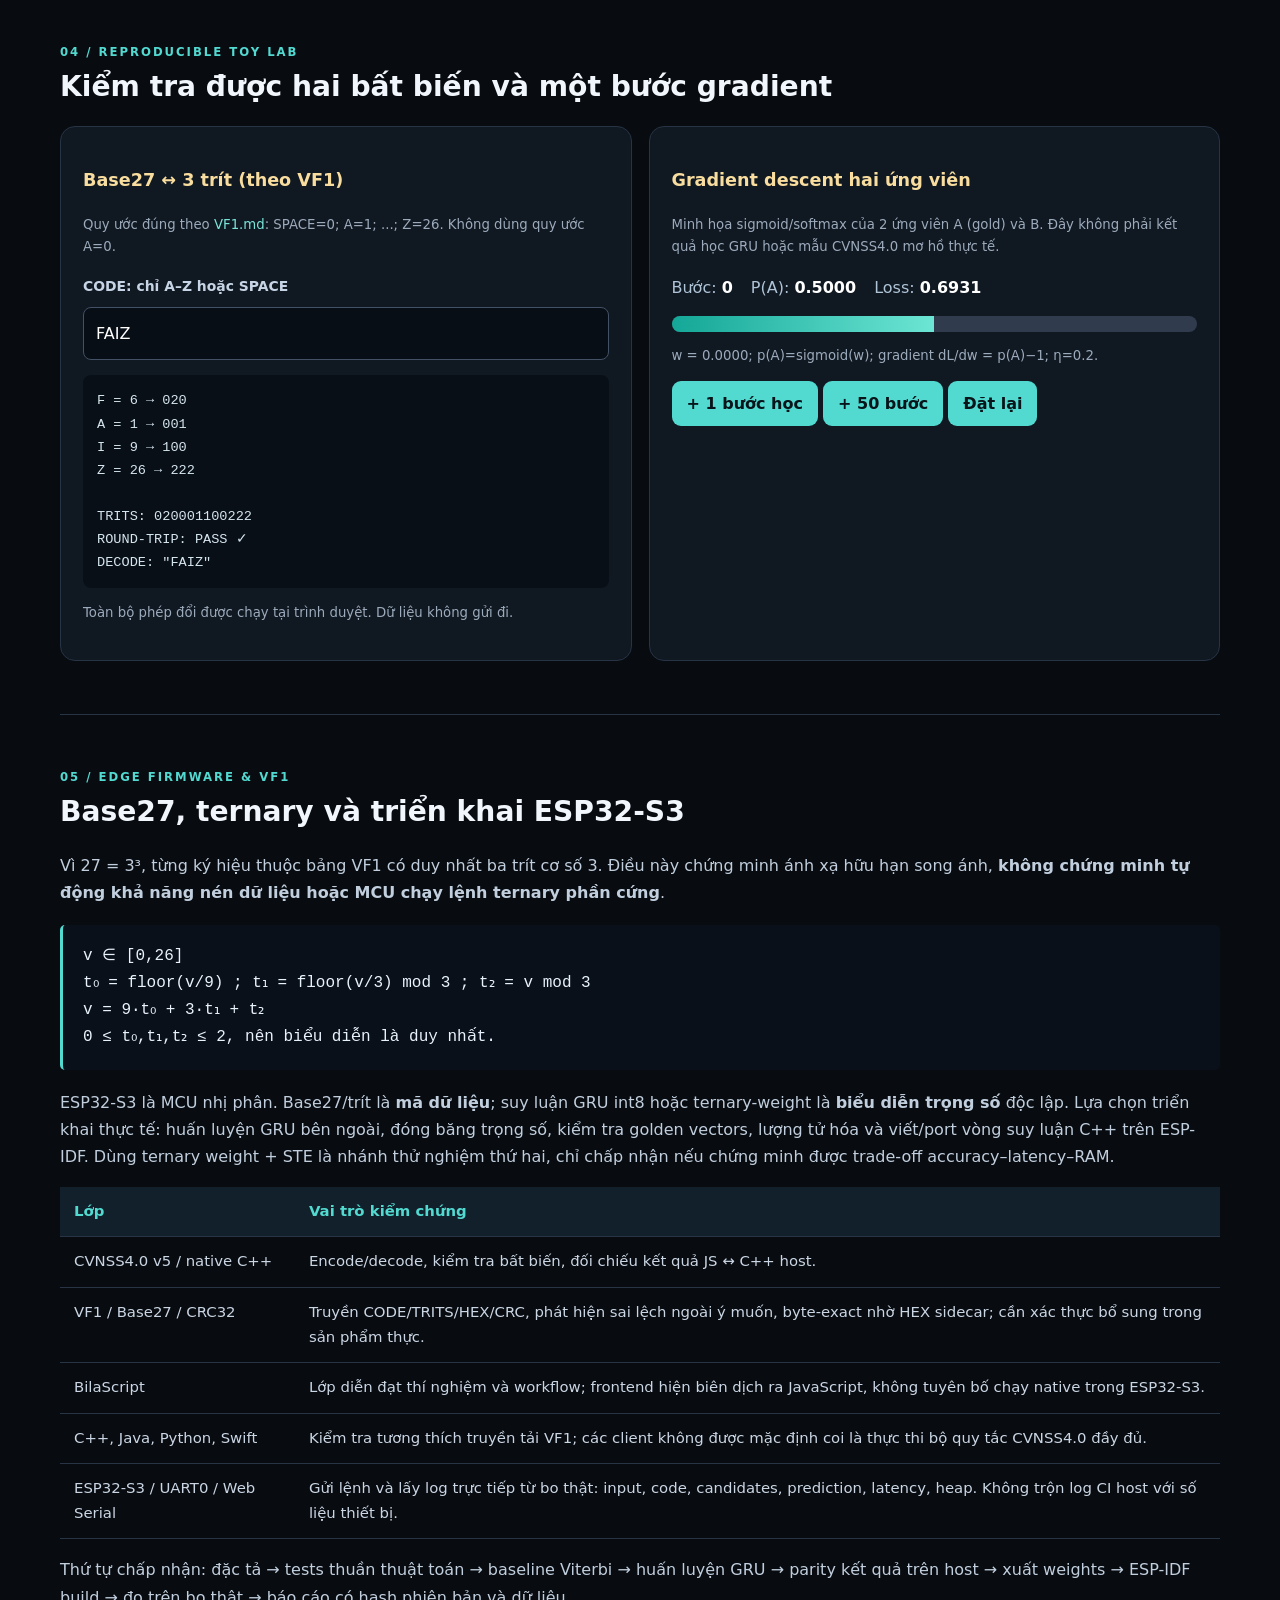
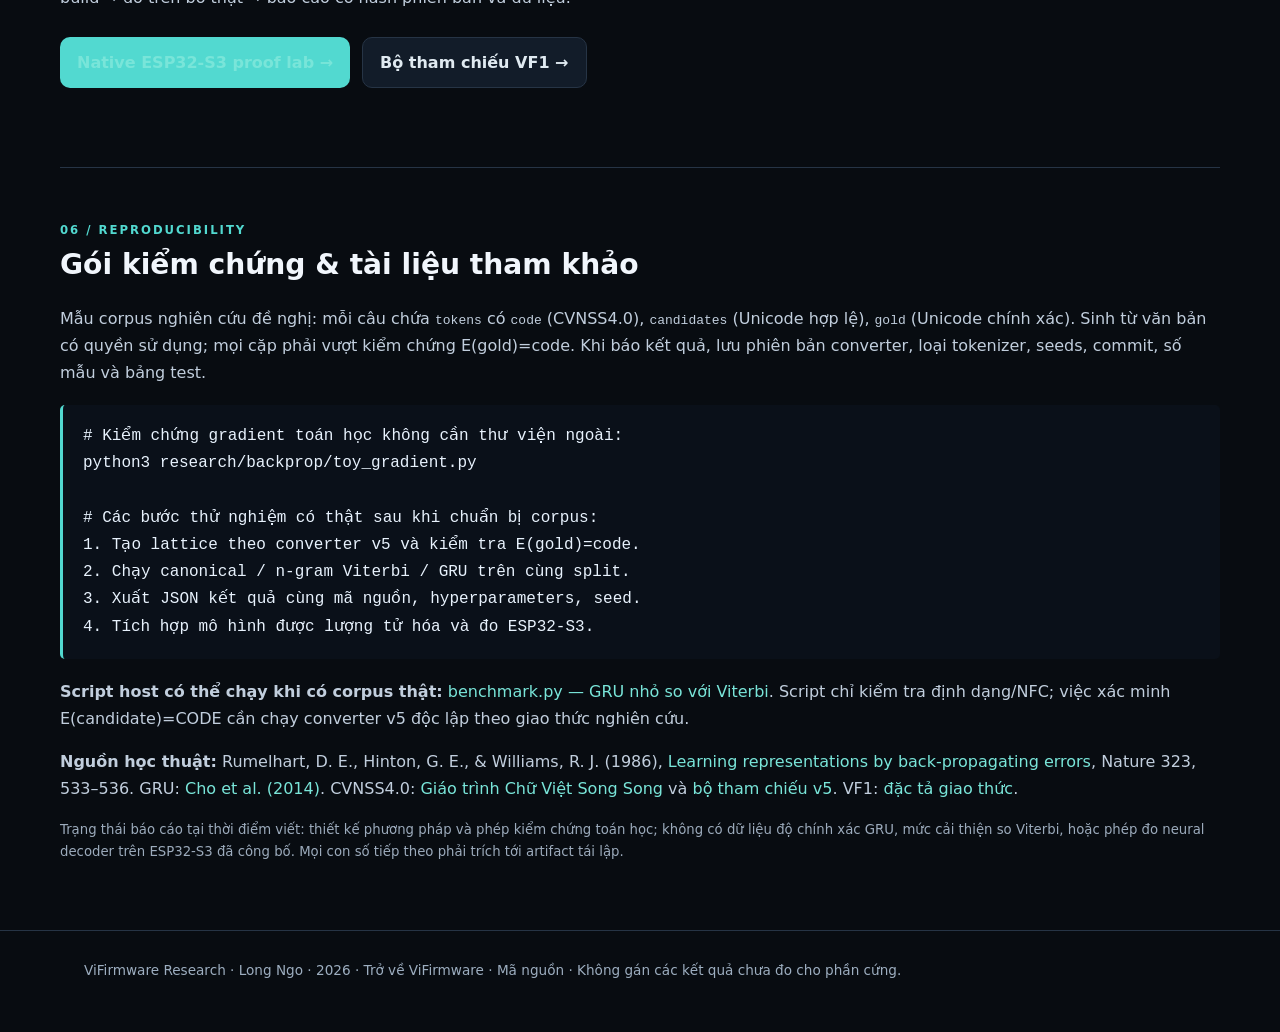
==== commit 80b32982: "docs: link executable GRU versus Viterbi research benchmark" ====
--- a/docs/backprop-paper.html
+++ b/docs/backprop-paper.html
@@ -154,6 +154,7 @@
 2. Chạy canonical / n-gram Viterbi / GRU trên cùng split.
 3. Xuất JSON kết quả cùng mã nguồn, hyperparameters, seed.
 4. Tích hợp mô hình được lượng tử hóa và đo ESP32-S3.</div>
+<p><strong>Script host có thể chạy khi có corpus thật:</strong> <a href="https://github.com/xulytiengviet/vifirmware/blob/main/research/backprop/benchmark.py">benchmark.py — GRU nhỏ so với Viterbi</a>. Script chỉ kiểm tra định dạng/NFC; việc xác minh E(candidate)=CODE cần chạy converter v5 độc lập theo giao thức nghiên cứu.</p>
 <p><strong>Nguồn học thuật:</strong> Rumelhart, D. E., Hinton, G. E., &amp; Williams, R. J. (1986), <a href="https://doi.org/10.1038/323533a0" target="_blank" rel="noopener">Learning representations by back-propagating errors</a>, Nature 323, 533–536. GRU: <a href="https://arxiv.org/abs/1406.1078" target="_blank" rel="noopener">Cho et al. (2014)</a>. CVNSS4.0: <a href="https://chuvietnhanh.sourceforge.net/GiaoTrinhChuVNSongSong.htm">Giáo trình Chữ Việt Song Song</a> và <a href="https://github.com/xulytiengviet/CVNSS4.0">bộ tham chiếu v5</a>. VF1: <a href="https://github.com/xulytiengviet/vifirmware/blob/main/spec/VF1.md">đặc tả giao thức</a>.</p>
 <p class="paper-small">Trạng thái báo cáo tại thời điểm viết: thiết kế phương pháp và phép kiểm chứng toán học; không có dữ liệu độ chính xác GRU, mức cải thiện so Viterbi, hoặc phép đo neural decoder trên ESP32-S3 đã công bố. Mọi con số tiếp theo phải trích tới artifact tái lập.</p>
 </section>
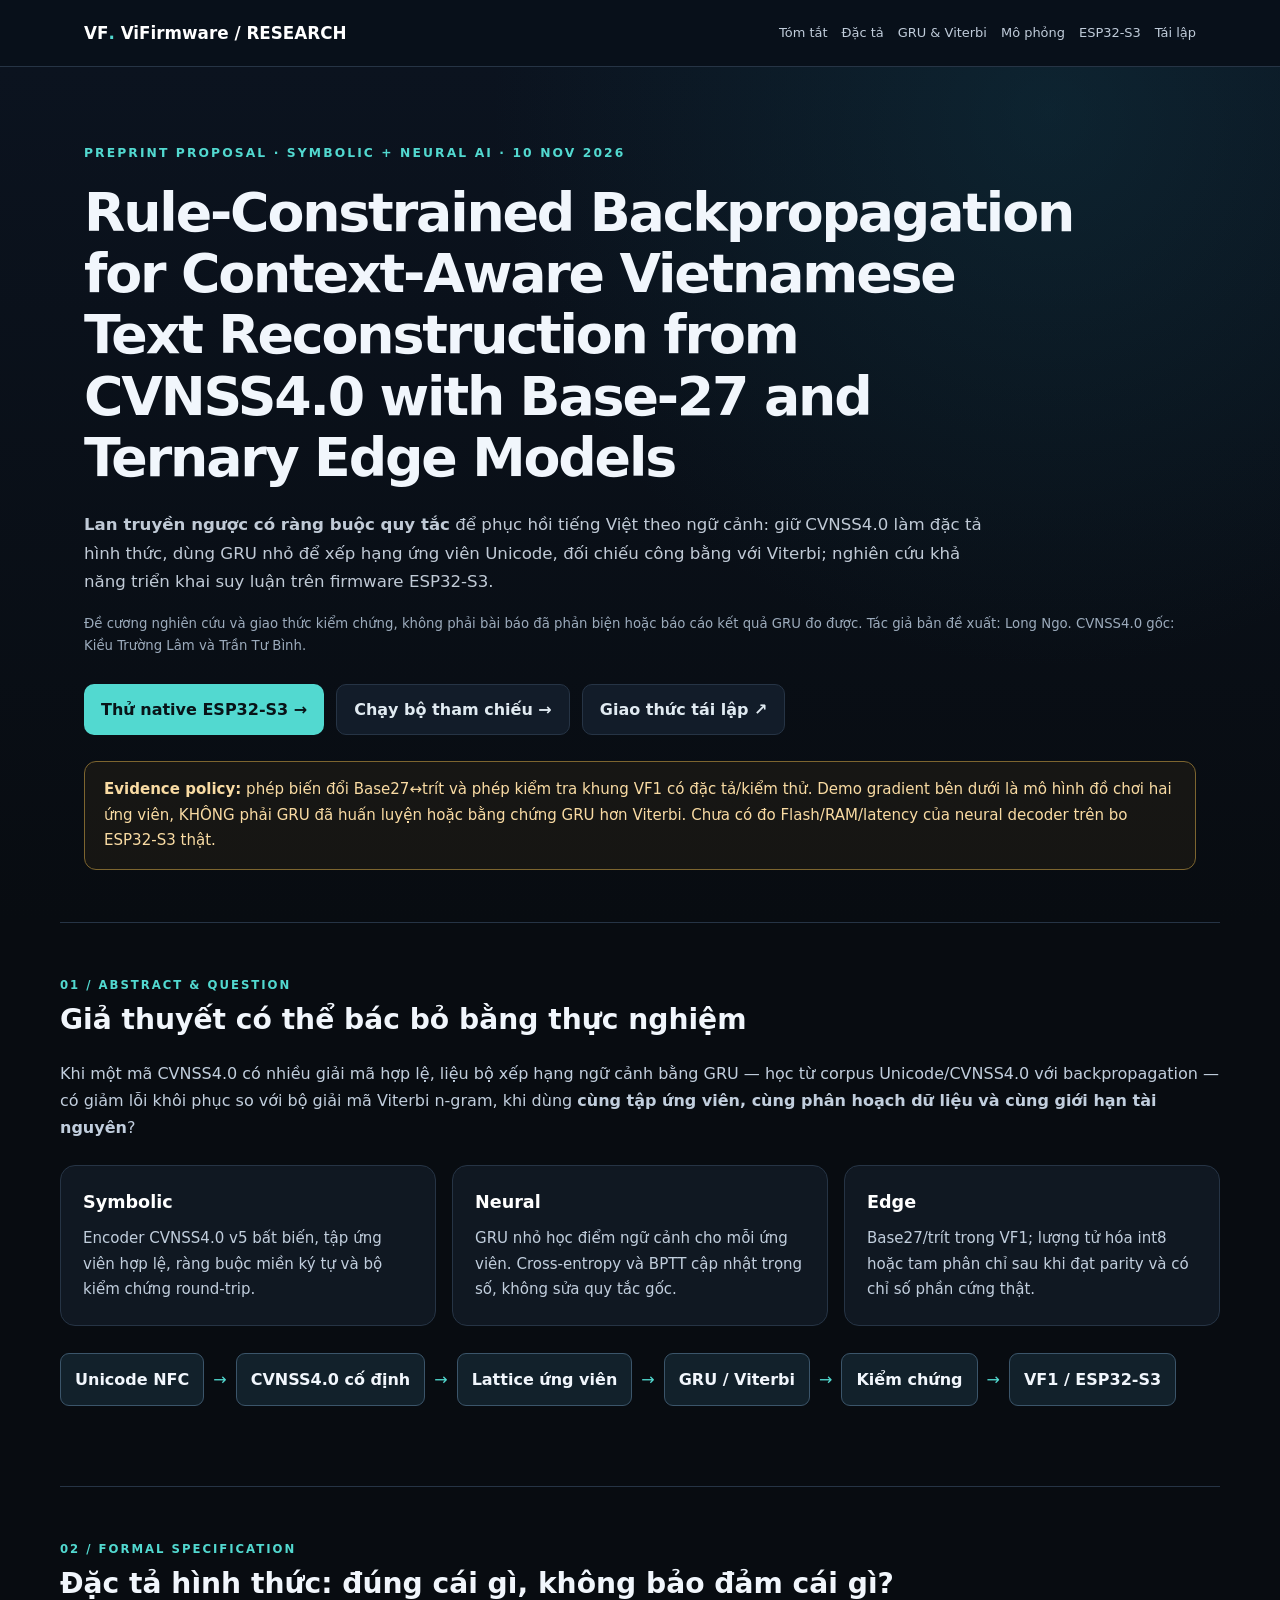
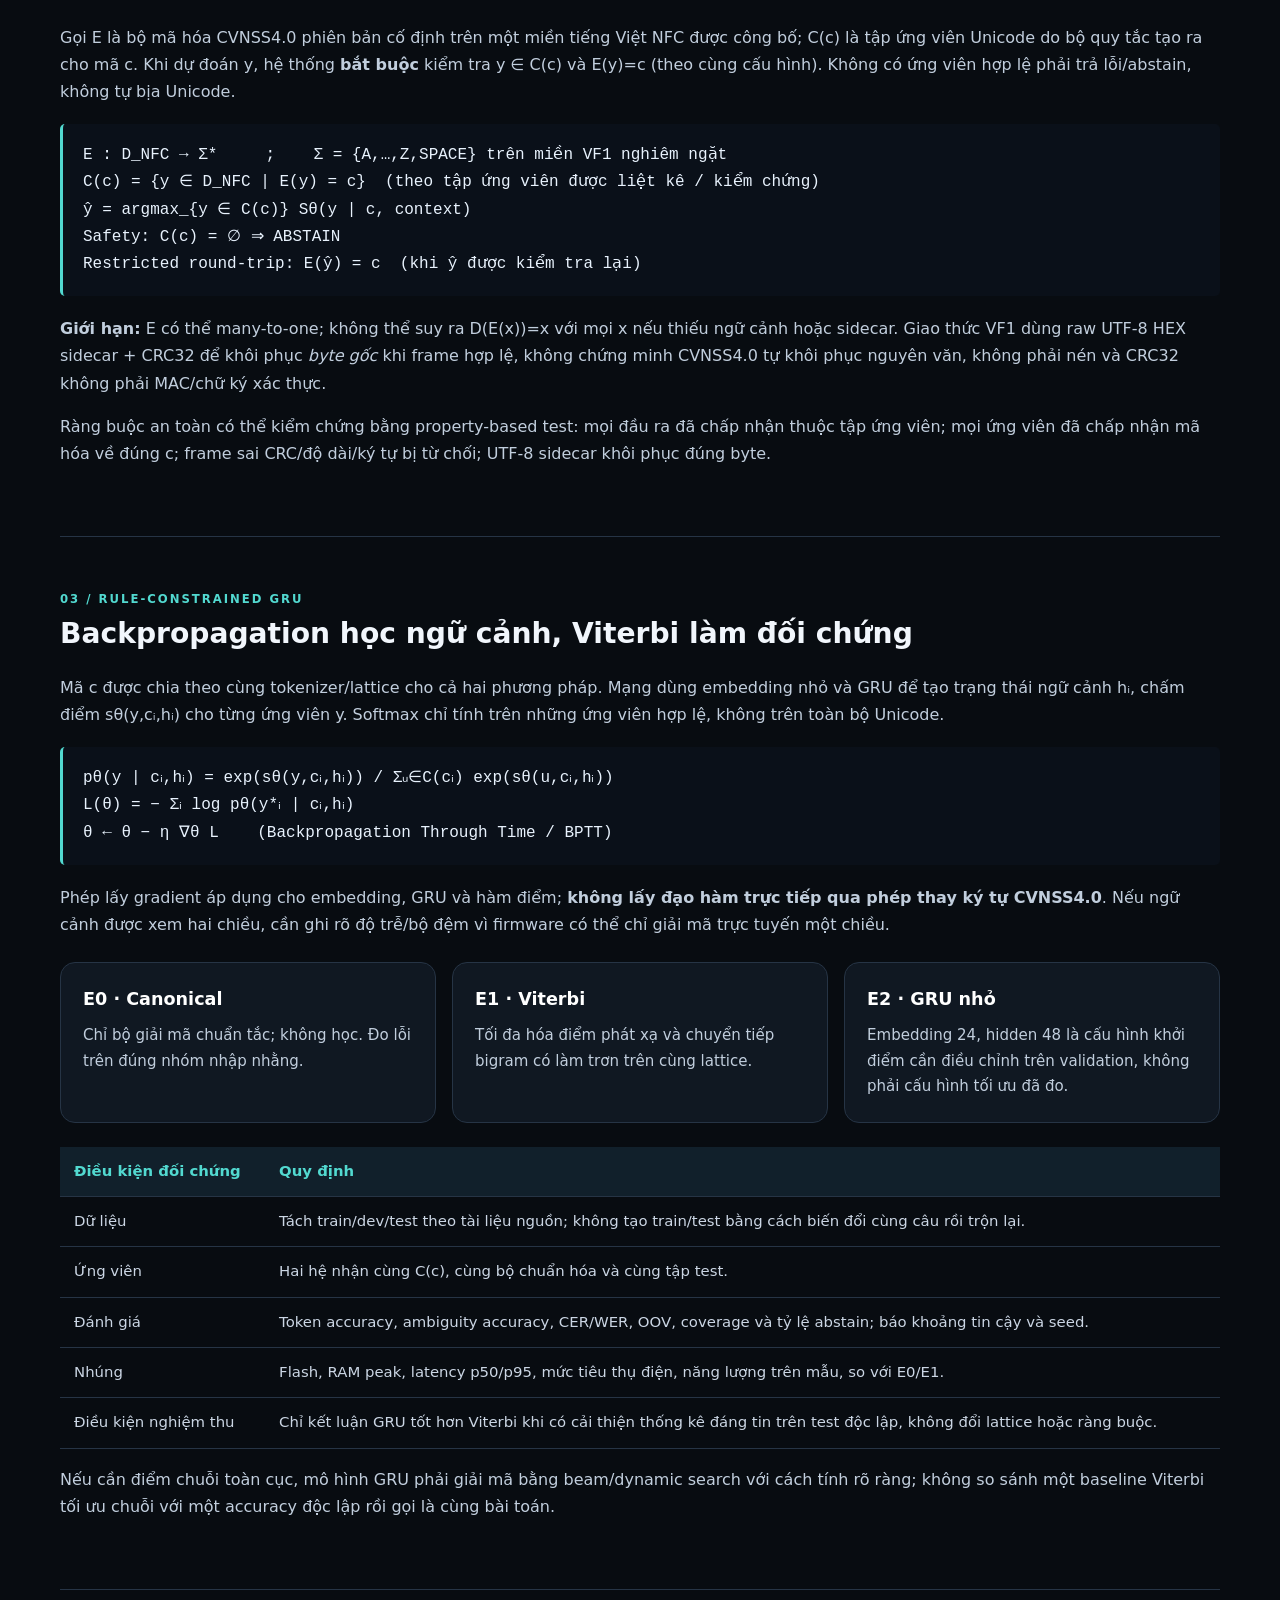
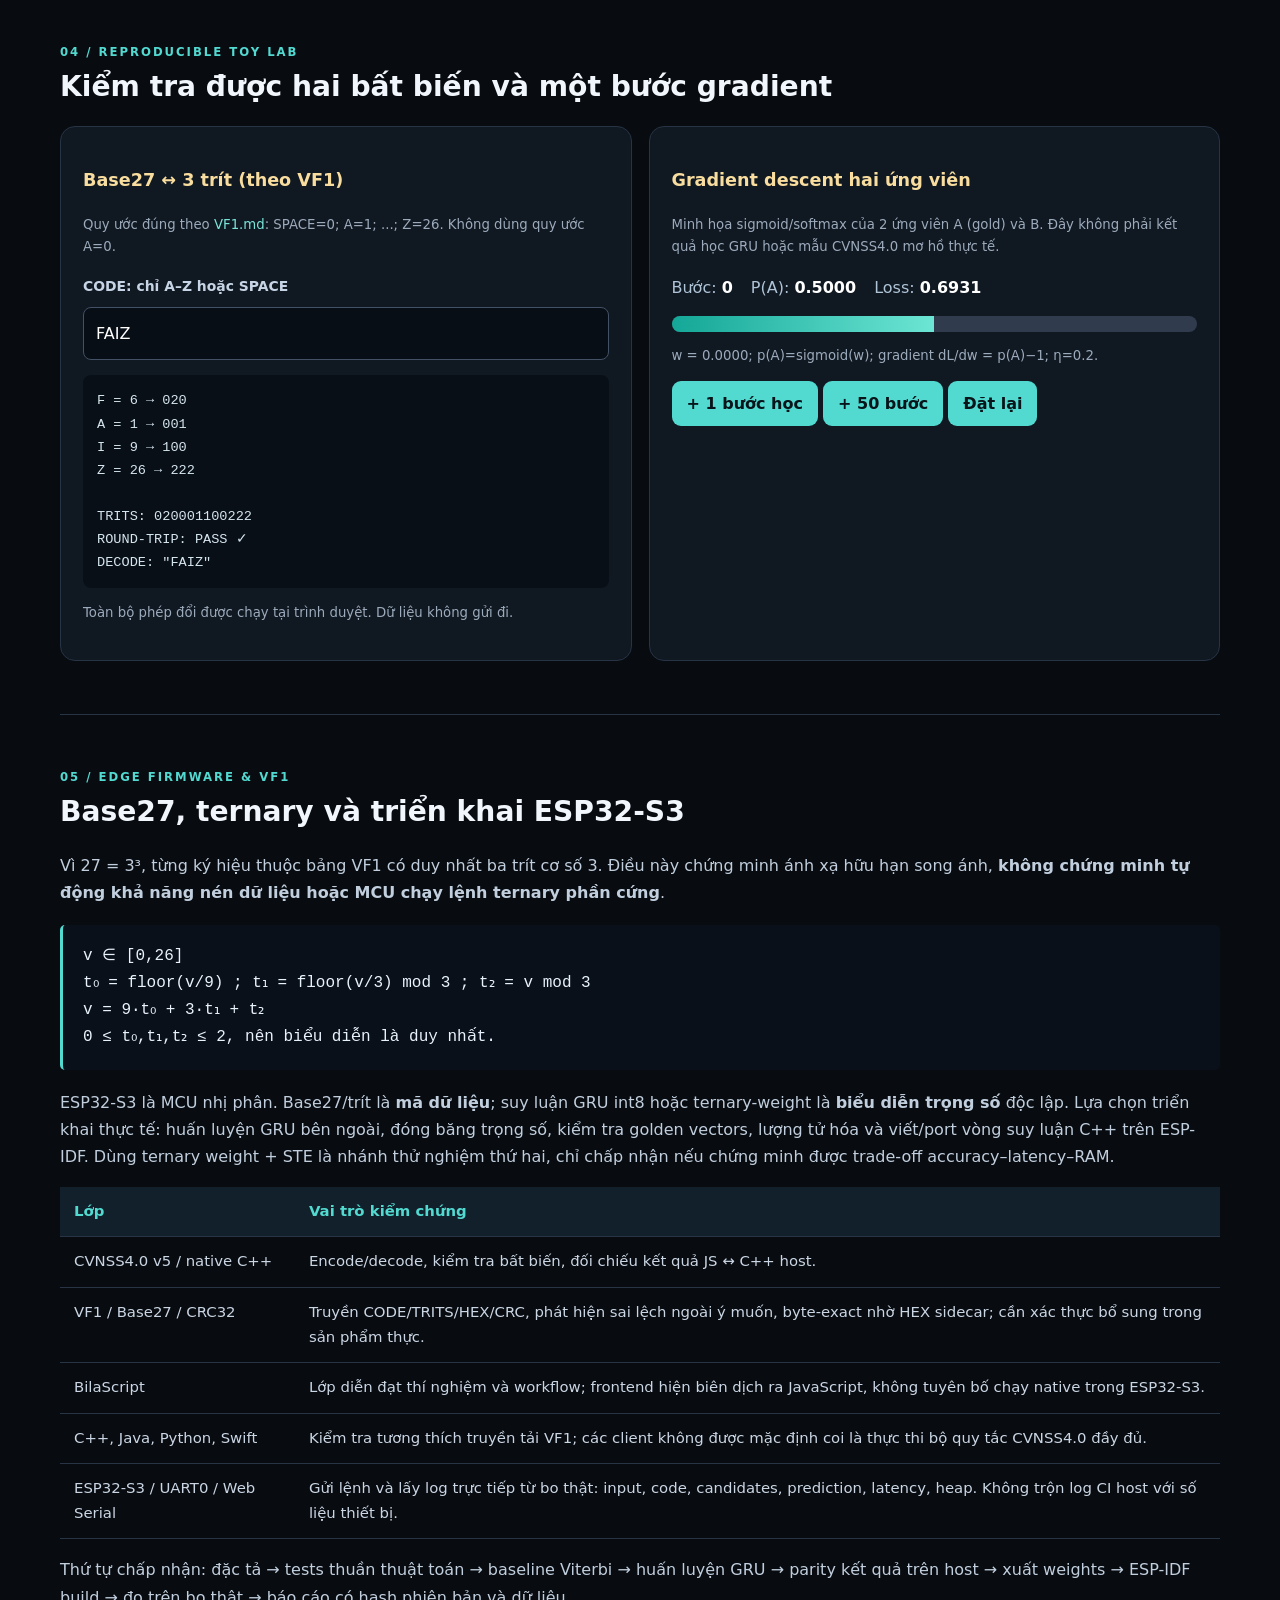
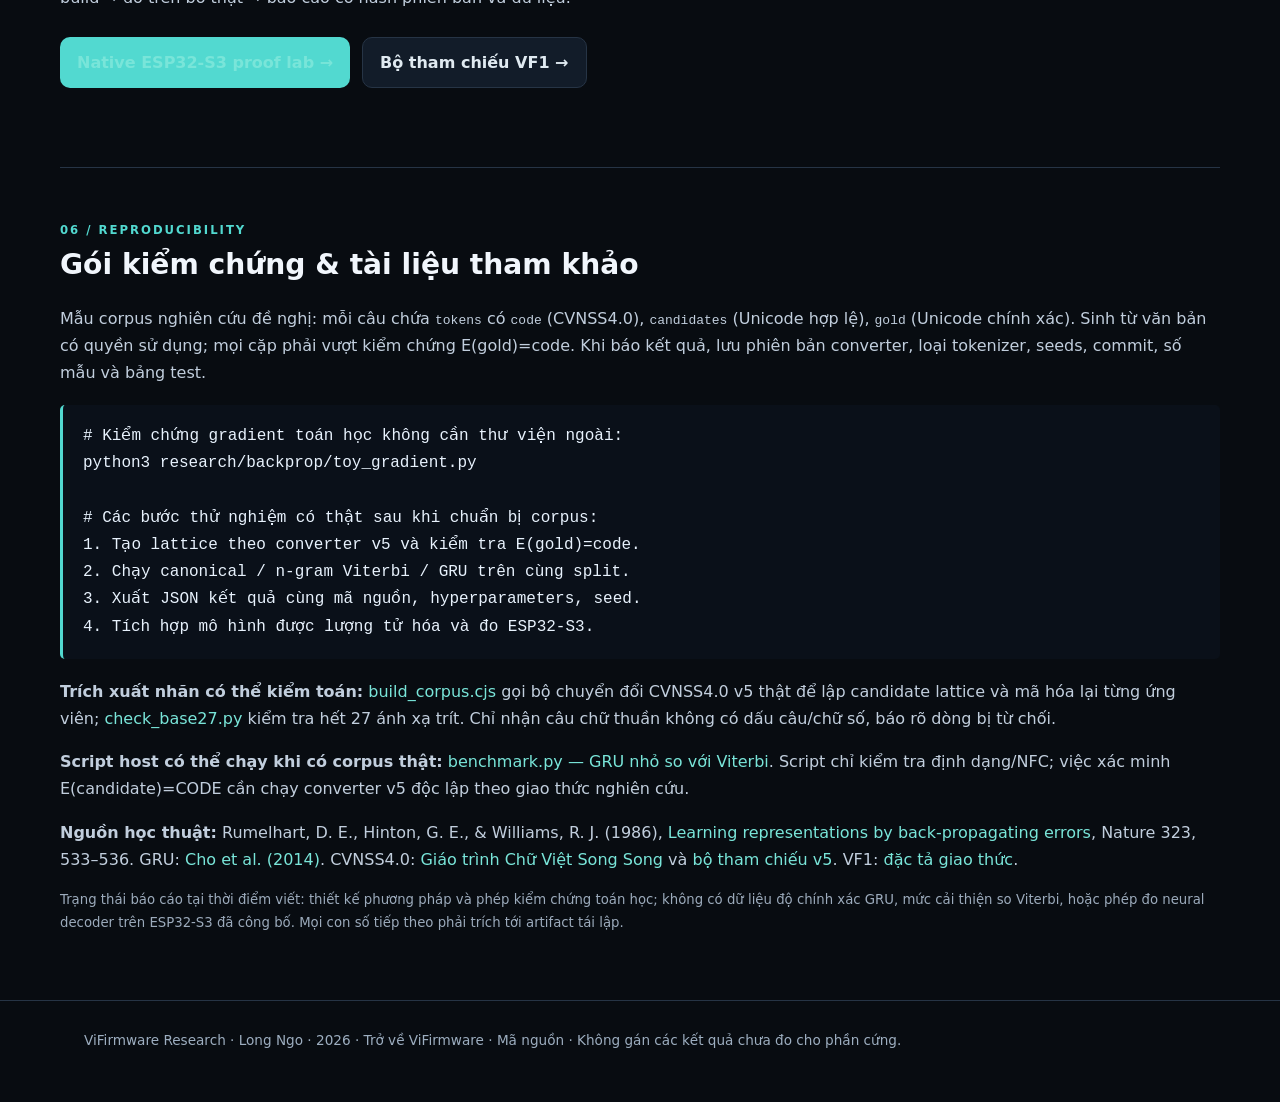
==== commit e596afea: "docs: add converter-backed training labels and exhaustive Base27 check" ====
--- a/docs/backprop-paper.html
+++ b/docs/backprop-paper.html
@@ -154,6 +154,7 @@
 2. Chạy canonical / n-gram Viterbi / GRU trên cùng split.
 3. Xuất JSON kết quả cùng mã nguồn, hyperparameters, seed.
 4. Tích hợp mô hình được lượng tử hóa và đo ESP32-S3.</div>
+<p><strong>Trích xuất nhãn có thể kiểm toán:</strong> <a href="https://github.com/xulytiengviet/vifirmware/blob/main/research/backprop/build_corpus.cjs">build_corpus.cjs</a> gọi bộ chuyển đổi CVNSS4.0 v5 thật để lập candidate lattice và mã hóa lại từng ứng viên; <a href="https://github.com/xulytiengviet/vifirmware/blob/main/research/backprop/check_base27.py">check_base27.py</a> kiểm tra hết 27 ánh xạ trít. Chỉ nhận câu chữ thuần không có dấu câu/chữ số, báo rõ dòng bị từ chối.</p>
 <p><strong>Script host có thể chạy khi có corpus thật:</strong> <a href="https://github.com/xulytiengviet/vifirmware/blob/main/research/backprop/benchmark.py">benchmark.py — GRU nhỏ so với Viterbi</a>. Script chỉ kiểm tra định dạng/NFC; việc xác minh E(candidate)=CODE cần chạy converter v5 độc lập theo giao thức nghiên cứu.</p>
 <p><strong>Nguồn học thuật:</strong> Rumelhart, D. E., Hinton, G. E., &amp; Williams, R. J. (1986), <a href="https://doi.org/10.1038/323533a0" target="_blank" rel="noopener">Learning representations by back-propagating errors</a>, Nature 323, 533–536. GRU: <a href="https://arxiv.org/abs/1406.1078" target="_blank" rel="noopener">Cho et al. (2014)</a>. CVNSS4.0: <a href="https://chuvietnhanh.sourceforge.net/GiaoTrinhChuVNSongSong.htm">Giáo trình Chữ Việt Song Song</a> và <a href="https://github.com/xulytiengviet/CVNSS4.0">bộ tham chiếu v5</a>. VF1: <a href="https://github.com/xulytiengviet/vifirmware/blob/main/spec/VF1.md">đặc tả giao thức</a>.</p>
 <p class="paper-small">Trạng thái báo cáo tại thời điểm viết: thiết kế phương pháp và phép kiểm chứng toán học; không có dữ liệu độ chính xác GRU, mức cải thiện so Viterbi, hoặc phép đo neural decoder trên ESP32-S3 đã công bố. Mọi con số tiếp theo phải trích tới artifact tái lập.</p>
